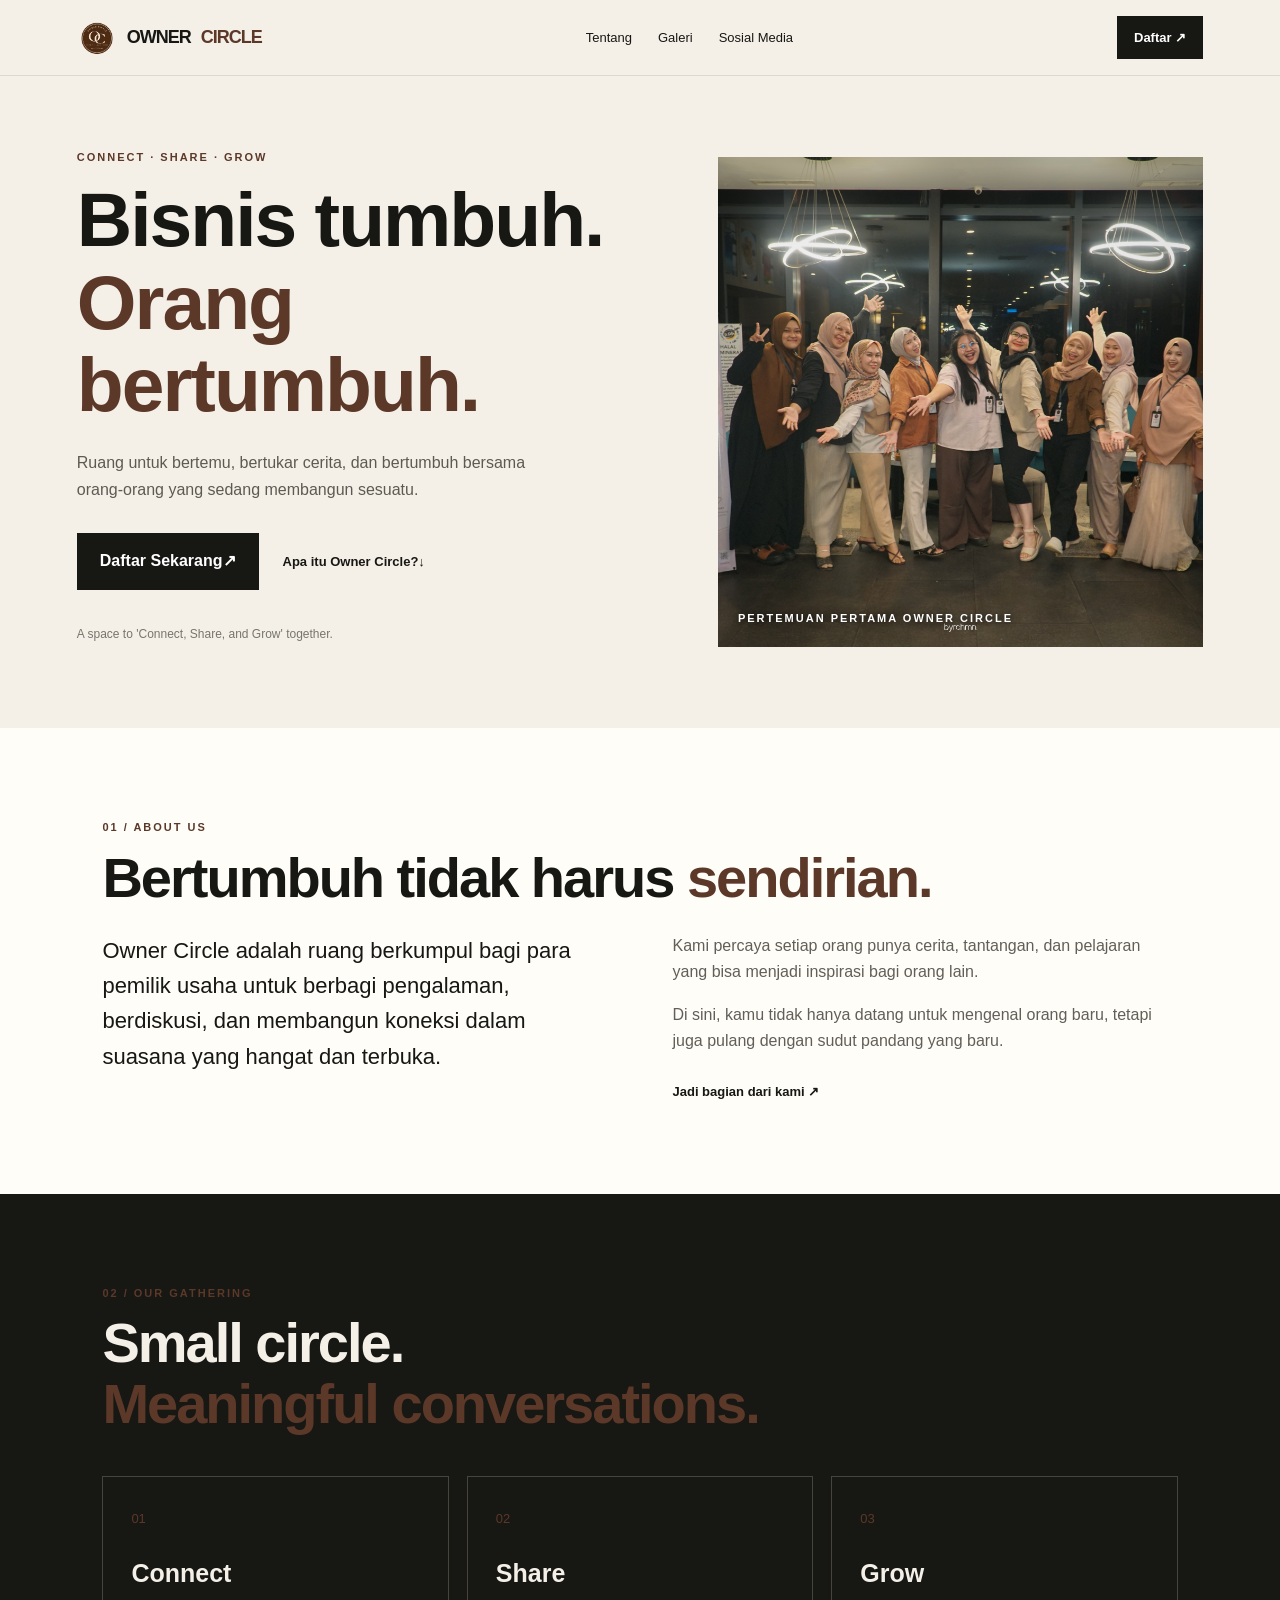
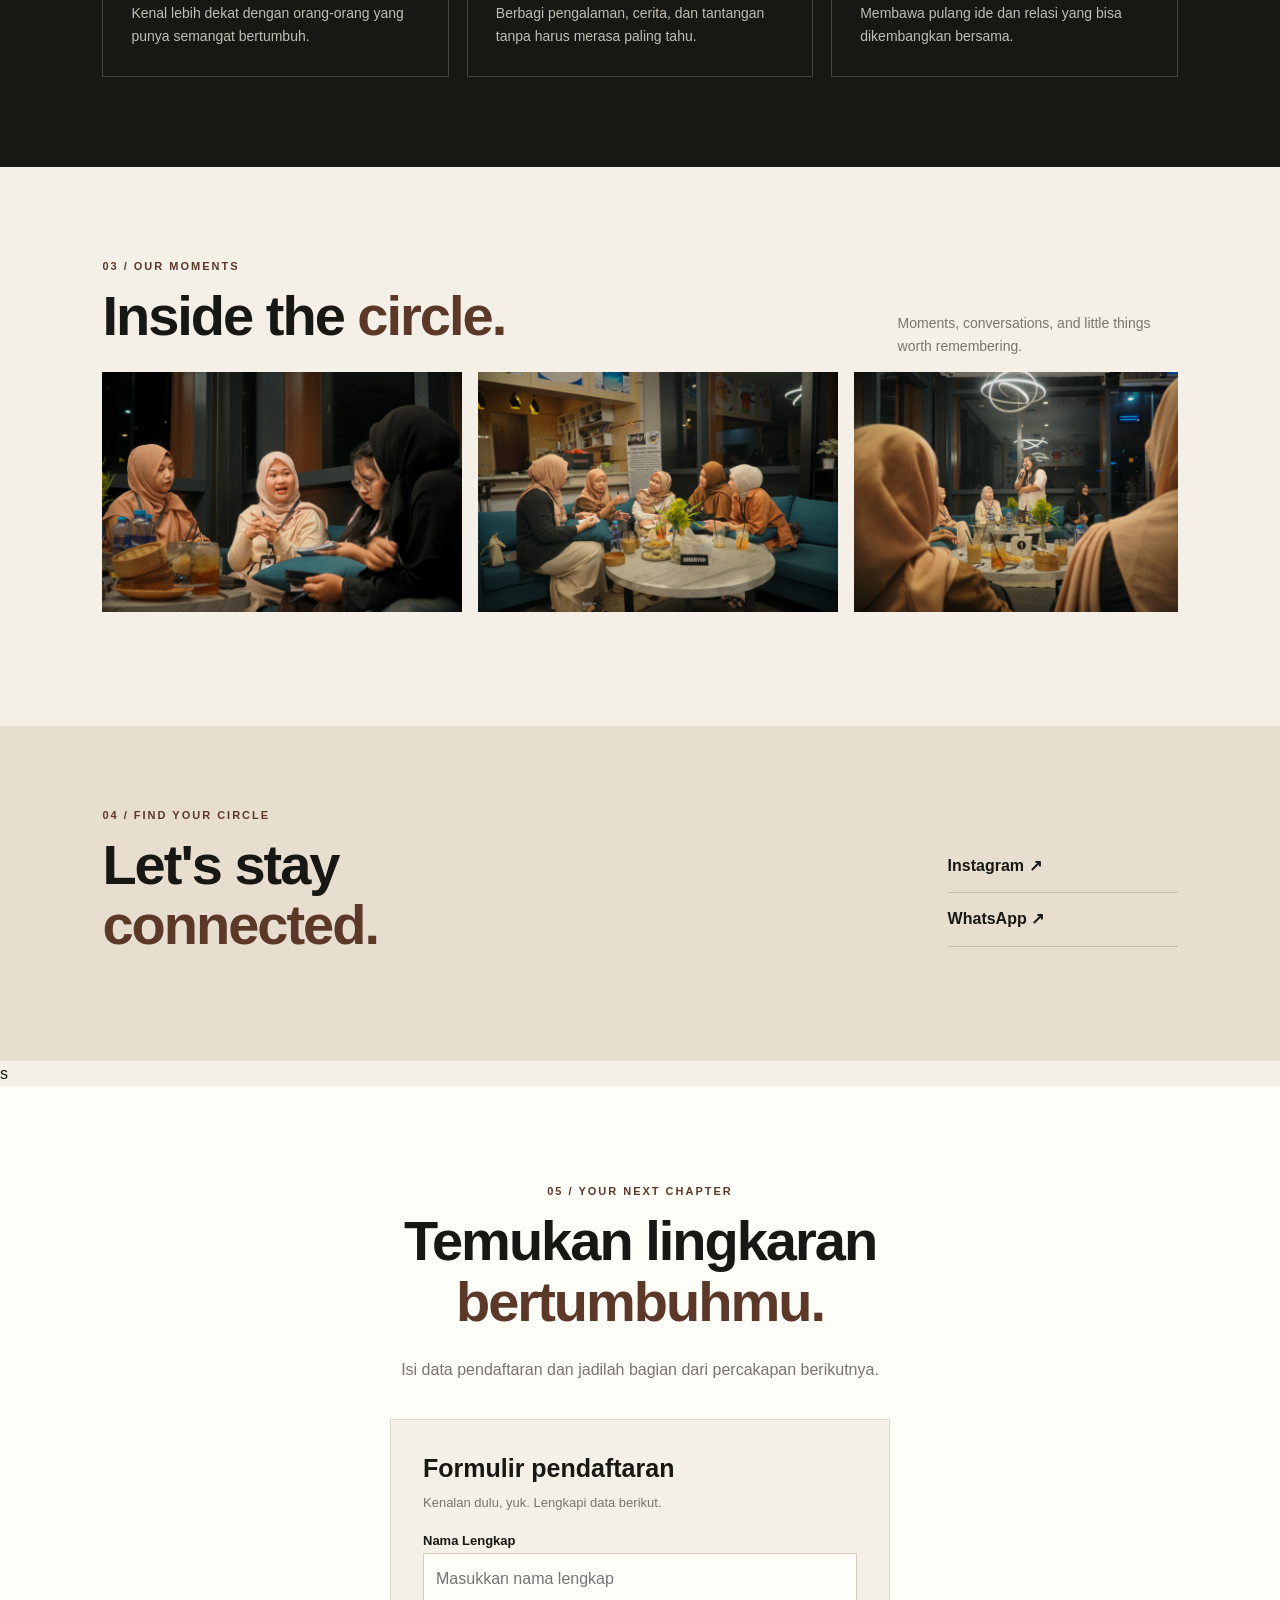
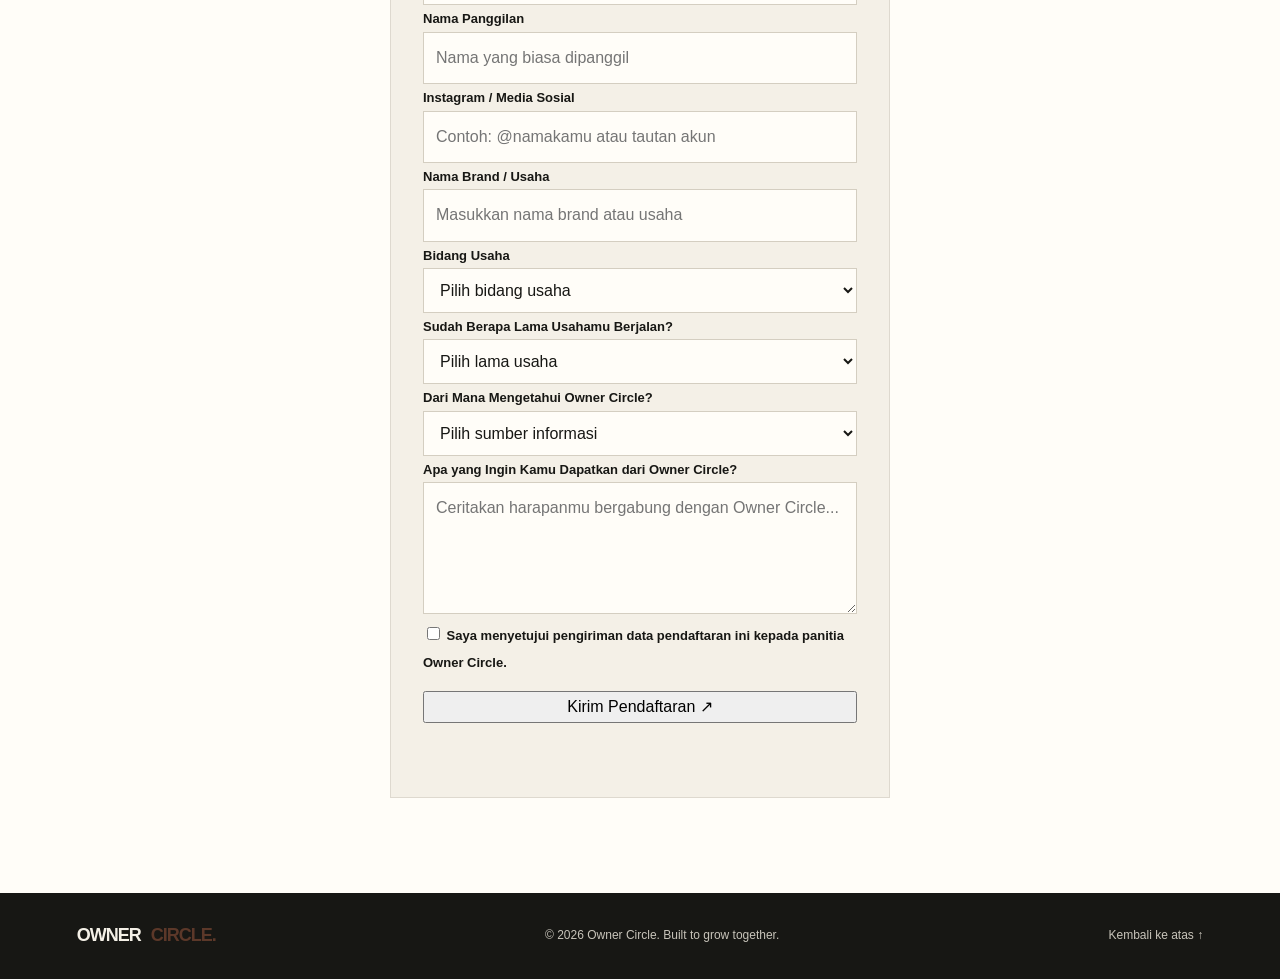
==== index.html @ 4b109475 "Add files via upload" ====
<!DOCTYPE html>
<html lang="id">
<head>
  <meta charset="UTF-8">
  <meta name="viewport" content="width=device-width, initial-scale=1.0">
  <meta name="theme-color" content="#171714">
  <title>Owner Circle — Grow Together</title>
  <meta name="description" content="Ruang bertemu, berbagi, dan bertumbuh bersama para pemilik usaha.">
  <link rel="stylesheet" href="style.css">
</head>
<body>
 <header class="navbar">
    <a class="brand" href="#home">
        <img src="images/LOGO OC.png" alt="Logo Owner Circle" class="brand-logo">
        OWNER<span> CIRCLE</span>
    </a>
    <nav>
      <a href="#about">Tentang</a>
      <a href="#gallery">Galeri</a>
      <a href="#social">Sosial Media</a>
    </nav>
    <button class="button button-small" id="navRegister">Daftar ↗</button>
  </header>

  <main>
    <section class="hero" id="home">
      <div class="hero-content">
        <p class="eyebrow">CONNECT · SHARE · GROW</p>
        <h1>Bisnis tumbuh.<br><span>Orang bertumbuh.</span></h1>
        <p class="hero-description">
          Ruang untuk bertemu, bertukar cerita, dan bertumbuh
          bersama orang-orang yang sedang membangun sesuatu.
        </p>
        <div class="hero-actions">
          <button class="button" id="heroRegister">Daftar Sekarang↗</button>
          <a class="text-link" href="#about">Apa itu Owner Circle?↓</a>
        </div>
        <p class="hero-note">A space to 'Connect, Share, and Grow' together.</p>
      </div>
      <div class="hero-image">
        <img src="images/DSC09573.jpg" alt="Pertemuan komunitas Owner Circle"
             onerror="this.style.display='none';this.parentElement.classList.add('image-fallback')">
        <span class="image-label">PERTEMUAN PERTAMA OWNER CIRCLE</span>
      </div>
    </section>

    <section class="section about" id="about">
      <p class="eyebrow">01 / ABOUT US</p>
      <h2>Bertumbuh tidak harus <span>sendirian.</span></h2>
      <div class="about-grid">
        <p class="large-copy">
          Owner Circle adalah ruang berkumpul bagi para pemilik usaha
          untuk berbagi pengalaman, berdiskusi, dan membangun koneksi
          dalam suasana yang hangat dan terbuka.
        </p>
        <div>
          <p>
            Kami percaya setiap orang punya cerita, tantangan, dan
            pelajaran yang bisa menjadi inspirasi bagi orang lain.
          </p>
          <p>
            Di sini, kamu tidak hanya datang untuk mengenal orang baru,
            tetapi juga pulang dengan sudut pandang yang baru.
          </p>
          <a class="text-link" href="#register">Jadi bagian dari kami ↗</a>
        </div>
      </div>
    </section>

    <section class="section event-section">
      <p class="eyebrow">02 / OUR GATHERING</p>
      <h2>Small circle.<br><span>Meaningful conversations.</span></h2>
      <div class="event-grid">
        <article class="event-card">
          <span>01</span><h3>Connect</h3>
          <p>Kenal lebih dekat dengan orang-orang yang punya semangat bertumbuh.</p>
        </article>
        <article class="event-card">
          <span>02</span><h3>Share</h3>
          <p>Berbagi pengalaman, cerita, dan tantangan tanpa harus merasa paling tahu.</p>
        </article>
        <article class="event-card">
          <span>03</span><h3>Grow</h3>
          <p>Membawa pulang ide dan relasi yang bisa dikembangkan bersama.</p>
        </article>
      </div>
    </section>

    <section class="section gallery-section" id="gallery">
      <div class="section-heading">
        <div>
          <p class="eyebrow">03 / OUR MOMENTS</p>
          <h2>Inside the <span>circle.</span></h2>
        </div>
        <p>Moments, conversations, and little things worth remembering.</p>
      </div>
      <div class="gallery-grid">
        <img src="images/DSC09403.jpg" alt=""
             onerror="this.style.display='none'">
        <img src="images/DSC09396.jpg" alt=""
             onerror="this.style.display='none'">
        <img src="images/DSC09361.jpg" alt=""
             onerror="this.style.display='none'">
        <img src="images/DSC09253.jpg" alt=""
             onerror="this.style.display='none'">     
    
        <img src="images/DSC09284.jpg" alt=""
             onerror="this.style.display='none'">   
             <img src="images/DSC09291.jpg" alt=""
             onerror="this.style.display='none'">   
             <img src="images/DSC09323.jpg" alt=""
             onerror="this.style.display='none'">   
             <img src="images/DSC09340.jpg" alt=""
             onerror="this.style.display='none'">    
             <img src="images/DSC09396.jpg" alt=""
             onerror="this.style.display='none'">   
             <img src="images/DSC09573.jpg" alt=""
             onerror="this.style.display='none'">   
             <img src="images/DSC09580.jpg" alt=""
             onerror="this.style.display='none'">   
             <img src="images/DSC09584.jpg" alt=""
             onerror="this.style.display='none'">   
             
      </div>
      <p class="hint"></p>
    </section>

    


    <section class="social-section" id="social">
      <div>
        <p class="eyebrow">04 / FIND YOUR CIRCLE</p>
        <h2>Let's stay<br><span>connected.</span></h2>
      </div>
      <div class="social-links">
        <!-- Ganti URL contoh dengan akun resmi -->
        <a href="https://www.instagram.com/ownercircle.tb?utm_source=ig_web_button_share_sheet&psln=ZDNlZDc0MzIxNw==" target="_blank" rel="noopener noreferrer">Instagram ↗</a>
        <a href="https://wa.me/6281219969503" target="_blank" rel="noopener noreferrer">WhatsApp ↗</a>
      </div>
    </section>
s
  
  <!-- TAHAP 1: IDENTITAS PESERTA -->
  
<section class="register-section" id="register">
  <p class="eyebrow">05 / YOUR NEXT CHAPTER</p>
  <h2>Temukan lingkaran<br><span>bertumbuhmu.</span></h2>
  <p>Isi data pendaftaran dan jadilah bagian dari percakapan berikutnya.</p>

  <div class="form-card">
    <h3>Formulir pendaftaran</h3>
    <p>Kenalan dulu, yuk. Lengkapi data berikut.</p>

    
<form id="registrationForm" action="https://formspree.io/f/meaevlqj" method="POST">

  <div class="form-group">
    <label for="fullName">Nama Lengkap</label>
    <input
      type="text"
      id="fullName"
      name="fullName"
      placeholder="Masukkan nama lengkap"
      autocomplete="name"
      required
    >
  </div>

  <div class="form-group">
    <label for="nickname">Nama Panggilan</label>
    <input
      type="text"
      id="nickname"
      name="nickname"
      placeholder="Nama yang biasa dipanggil"
      required
    >
  </div>

  <div class="form-group">
    <label for="socialMedia">Instagram / Media Sosial</label>
    <input
      type="text"
      id="socialMedia"
      name="socialMedia"
      placeholder="Contoh: @namakamu atau tautan akun"
      required
    >
  </div>

  <div class="form-group">
    <label for="business">Nama Brand / Usaha</label>
    <input
      type="text"
      id="business"
      name="business"
      placeholder="Masukkan nama brand atau usaha"
      required
    >
  </div>

  <div class="form-group">
    <label for="businessType">Bidang Usaha</label>
    <select id="businessType" name="businessType" required>
      <option value="" disabled selected>Pilih bidang usaha</option>
      <option value="Kuliner/F&B">Kuliner / F&amp;B</option>
      <option value="Fashion/Pakaian">Fashion / Pakaian</option>
      <option value="Kecantikan/Skincare">Kecantikan / Skincare</option>
      <option value="Jasa/Kreatif">Jasa / Kreatif</option>
      <option value="Retail/Perdagangan">Retail / Perdagangan</option>
      <option value="Digital/Teknologi">Digital / Teknologi</option>
      <option value="Lainnya">Lainnya</option>
    </select>
  </div>

  <div class="form-group">
    <label for="businessDuration">Sudah Berapa Lama Usahamu Berjalan?</label>
    <select id="businessDuration" name="businessDuration" required>
      <option value="" disabled selected>Pilih lama usaha</option>
      <option value="6 bulan - 1 tahun">6 bulan – 1 tahun</option>
      <option value="1 - 3 tahun">1 – 3 tahun</option>
      <option value="3 - 5 tahun">3 – 5 tahun</option>
      <option value="Lebih dari 5 tahun">Lebih dari 5 tahun</option>
    </select>
  </div>

  <div class="form-group">
    <label for="discoverySource">Dari Mana Mengetahui Owner Circle?</label>
    <select id="discoverySource" name="discoverySource" required>
      <option value="" disabled selected>Pilih sumber informasi</option>
      <option value="Instagram">Instagram</option>
      <option value="WhatsApp">WhatsApp</option>
      <option value="Teman/Kenalan">Teman / Kenalan</option>
      <option value="Lainnya">Lainnya</option>
    </select>
  </div>

  <div class="form-group" id="otherSourceGroup" hidden>
    <label for="otherSource">Sumber Informasi Lainnya</label>
    <input
      type="text"
      id="otherSource"
      name="otherSource"
      placeholder="Ceritakan dari mana kamu mengetahui Owner Circle"
      disabled
    >
  </div>

  <div class="form-group">
    <label for="reason">Apa yang Ingin Kamu Dapatkan dari Owner Circle?</label>
    <textarea
      id="reason"
      name="reason"
      rows="4"
      placeholder="Ceritakan harapanmu bergabung dengan Owner Circle..."
      required
    ></textarea>
  </div>

  <div class="form-group">
    <label>
      <input
        type="checkbox"
        id="consent"
        name="consent"
        value="Setuju"
        required
      >
      Saya menyetujui pengiriman data pendaftaran ini kepada panitia Owner Circle.
    </label>
  </div>

  <p id="formStatus" role="status" aria-live="polite"></p>

  <button type="submit">Kirim Pendaftaran ↗</button>

</form>


    <p id="formStatus" class="status" role="status" aria-live="polite"></p>
  </div>
</section>
</main>

  <footer>
    <a class="brand" href="#home">OWNER<span>CIRCLE.</span></a>
    <p>© <span id="year"></span> Owner Circle. Built to grow together.</p>
    <a href="#home">Kembali ke atas ↑</a>
  </footer>

<script src="script.js"></script>
</body>
</html>
---- style.css ----
:root {
  --dark: #171714;
  --cream: #f4f0e7;
  --white: #fffdf8;
  --orange: #5c3829;
  --muted: #77756e;
  --line: #ded9cf;
  --mark: #ffaa00;
}

* { box-sizing: border-box; }

html {
  scroll-behavior: smooth;
  scroll-padding-top: 90px;
}

body {
  margin: 0;
  background: var(--cream);
  color: var(--dark);
  font-family: Arial, Helvetica, sans-serif;
  line-height: 1.65;
}

button, input, select, textarea { font: inherit; }
button, a { -webkit-tap-highlight-color: transparent; }
a { color: inherit; text-decoration: none; }
img { display: block; max-width: 100%; }
button { cursor: pointer; }

.brand {
    display: flex;
    align-items: center;
    gap: 10px;
    text-decoration: none;
}

.brand-logo {
    width: 40px;
    height: 40px;
    object-fit: contain;
    flex-shrink: 0;
}

.navbar {
  min-height: 76px;
  padding: 16px 6%;
  display: flex;
  justify-content: space-between;
  align-items: center;
  gap: 24px;
  border-bottom: 1px solid var(--line);
  background: var(--cream);
}

.brand {
  font-size: 18px;
  font-weight: 900;
  letter-spacing: -1px;
  white-space: nowrap;
}

.brand span { color: var(--orange); }

.navbar nav {
  display: flex;
  align-items: center;
  gap: 26px;
  font-size: 13px;
}

.navbar nav a:hover, .text-link:hover { color: var(--orange); }

.button {
  border: 1px solid var(--dark);
  background: var(--dark);
  color: white;
  padding: 14px 22px;
  display: inline-flex;
  align-items: center;
  justify-content: center;
  gap: 10px;
  font-weight: 700;
  transition: .2s ease;
}

.button:hover {
  background: var(--orange);
  border-color: var(--orange);
  transform: translateY(-2px);
}

.button-small { padding: 10px 16px; font-size: 13px; }
.full-width { width: 100%; margin-top: 18px; }

.hero {
  display: grid;
  grid-template-columns: 1.1fr .9fr;
  min-height: 570px;
  padding: 72px 6%;
  gap: 48px;
  align-items: center;
}

.hero-content { max-width: 650px; }

.eyebrow {
  font-size: 11px;
  font-weight: 800;
  letter-spacing: 2px;
  color: var(--orange);
}

h1, h2, h3, p { margin-top: 0; }

h1, h2 {
  font-weight: 800;
  line-height: 1.08;
  letter-spacing: -2px;
}

h1 { font-size: clamp(44px, 6vw, 78px); margin-bottom: 24px; }
h2 { font-size: clamp(34px, 4.5vw, 56px); margin-bottom: 25px; }
h3 { line-height: 1.3; }

h1 span, h2 span { color: var(--orange); }

.hero-description {
  max-width: 460px;
  color: #5d5a53;
  font-size: 16px;
}

.hero-actions {
  display: flex;
  align-items: center;
  gap: 24px;
  flex-wrap: wrap;
  margin-top: 30px;
}

.text-link { font-size: 13px; font-weight: 700; }
.hero-note, .hint { font-size: 12px; color: var(--muted); }
.hero-note { margin-top: 35px; }

.hero-image {
  position: relative;
  min-height: 390px;
  height: 100%;
  max-height: 490px;
  overflow: hidden;
  background: #ded2bd;
}

.hero-image img {
  position: absolute;
  inset: 0;
  width: 100%;
  height: 100%;
  object-fit: cover;
}

.image-fallback {
  background:
    radial-gradient(ellipse at 75% 25%, #e4a777 0, transparent 28%),
    linear-gradient(135deg, #9c6b4e, #403a30 55%, #20231e);
}

.image-label {
  position: absolute;
  bottom: 20px;
  left: 20px;
  color: white;
  font-size: 11px;
  font-weight: 800;
  letter-spacing: 2px;
  text-shadow: 0 1px 8px #000;
}

.section { padding: 90px 8%; }

.about { background: var(--white); }

.about-grid {
  display: grid;
  grid-template-columns: 1fr 1fr;
  gap: 65px;
}

.large-copy { font-size: 22px; line-height: 1.6; }
.about-grid > div > p { color: #625f58; }

.about-grid .text-link {
  display: inline-block;
  margin-top: 10px;
}

.event-section { background: var(--dark); color: var(--cream); }

.event-grid {
  display: grid;
  grid-template-columns: repeat(3, 1fr);
  gap: 18px;
  margin-top: 42px;
}

.event-card {
  padding: 28px;
  border: 1px solid #45443d;
}

.event-card > span { color: var(--orange); font-size: 13px; }
.event-card h3 { font-size: 25px; margin: 26px 0 12px; }
.event-card p { color: #c1beb4; font-size: 14px; margin-bottom: 0; }

.gallery-section { background: var(--cream); }

.section-heading {
  display: flex;
  justify-content: space-between;
  align-items: end;
  gap: 28px;
}

.section-heading > p {
  max-width: 280px;
  color: var(--muted);
  font-size: 14px;
}



/* OWNER CIRCLE - HORIZONTAL PHOTO SLIDER */
.gallery,
.gallery-container,
.photo-gallery {
  display: flex;
  flex-wrap: nowrap;
  gap: 14px;
  overflow-x: auto;
  overflow-y: hidden;
  scroll-snap-type: x mandatory;
  -webkit-overflow-scrolling: touch;
  scrollbar-width: none;
  padding-bottom: 10px;
}

.gallery::-webkit-scrollbar,
.gallery-container::-webkit-scrollbar,
.photo-gallery::-webkit-scrollbar {
  display: none;
}

.gallery img,
.gallery-container img,
.photo-gallery img {
  flex: 0 0 auto;
  height: 240px;
  width: auto;
  max-width: none;
  object-fit: contain;
  scroll-snap-align: start;
  border-radius: 10px;
}

@media (max-width: 600px) {
  .gallery img,
  .gallery-container img,
  .photo-gallery img {
    height: 190px;
  }
}

/* Galeri slide horizontal */
.gallery-grid {
  display: flex;
  flex-wrap: nowrap;
  gap: 16px;
  overflow-x: auto;
  overflow-y: hidden;
  scroll-snap-type: x mandatory;
  padding-bottom: 12px;
}

.gallery-grid img {
  flex: 0 0 auto;
  height: 240px;
  width: auto;
  max-width: none;
  object-fit: contain;
  scroll-snap-align: start;
}



.social-section {
  padding: 80px 8%;
  background: #e7ded0;
  display: flex;
  justify-content: space-between;
  align-items: center;
  gap: 40px;
}

.social-links {
  display: flex;
  flex-direction: column;
  min-width: 230px;
}

.social-links a {
  padding: 13px 0;
  border-bottom: 1px solid #c6bcad;
  font-weight: 700;
}

.social-links a:hover { color: var(--orange); }

.register-section {
  padding: 95px 20px;
  background: var(--white);
  text-align: center;
}

.register-section > p:not(.eyebrow):not(.status) {
  color: var(--muted);
}

.form-card {
  width: min(100%, 500px);
  margin: 35px auto 0;
  padding: 32px;
  border: 1px solid var(--line);
  background: var(--cream);
  text-align: left;
}

.form-card h3 { font-size: 25px; margin-bottom: 8px; }
.form-card > p { color: var(--muted); font-size: 13px; }

.form-card form {
  display: flex;
  flex-direction: column;
}

.form-card label {
  margin-top: 16px;
  margin-bottom: 6px;
  font-size: 13px;
  font-weight: 700;
}

.form-card input:not([type="checkbox"]),
.form-card select,
.form-card textarea {
  width: 100%;
  padding: 12px;
  border: 1px solid #d4cec1;
  border-radius: 0;
  background: var(--white);
  color: var(--dark);
}

.form-card input:focus,
.form-card select:focus,
.form-card textarea:focus {
  outline: 2px solid var(--orange);
  outline-offset: 1px;
}

.consent {
  display: flex;
  align-items: flex-start;
  gap: 10px;
  font-weight: 400 !important;
  line-height: 1.5;
}

.consent input { margin-top: 5px; }

.text-button {
  border: none;
  background: transparent;
  color: var(--dark);
  padding: 10px;
  cursor: pointer;
}

.status {
  min-height: 24px;
  margin: 18px auto 0;
  max-width: 500px;
  font-size: 14px;
}

footer {
  padding: 28px 6%;
  display: flex;
  justify-content: space-between;
  align-items: center;
  gap: 20px;
  flex-wrap: wrap;
  background: var(--dark);
  color: var(--cream);
}

footer p, footer > a:last-child {
  margin: 0;
  font-size: 12px;
  color: #c8c4ba;
}

@media (max-width: 760px) {
  .navbar { padding: 14px 5%; gap: 12px; flex-wrap: wrap; }
  .navbar nav { order: 3; width: 100%; justify-content: space-between; gap: 10px; }
  .hero { grid-template-columns: 1fr; padding: 55px 6%; gap: 35px; }
  .hero-image { min-height: 300px; }
  .section { padding: 65px 6%; }
  .about-grid { grid-template-columns: 1fr; gap: 20px; }
  .event-grid { grid-template-columns: 1fr; }
  .section-heading, .social-section { flex-direction: column; align-items: flex-start; }
  .gallery-grid { grid-template-columns: 1fr 1fr; }
  .gallery-grid img { height: 190px; }
  .gallery-grid img:last-child { grid-column: 1 / -1; height: 240px; }
  .social-links { width: 100%; }
  .form-card { padding: 23px; }
}

@media (prefers-reduced-motion: reduce) {
  html { scroll-behavior: auto; }
  *, *::before, *::after { transition-duration: 0.01ms !important; }
}

css
.success-page {
  min-height: 100vh;
  display: flex;
  justify-content: center;
  align-items: center;
  padding: 24px;
  text-align: center;
}

.success-content {
  max-width: 520px;
}

.success-content h1 {
  font-size: clamp(2rem, 5vw, 3.5rem);
  margin-bottom: 16px;
}

.success-content p {
  line-height: 1.8;
  margin-bottom: 28px;
}

.success-content button {
  cursor: pointer;
}
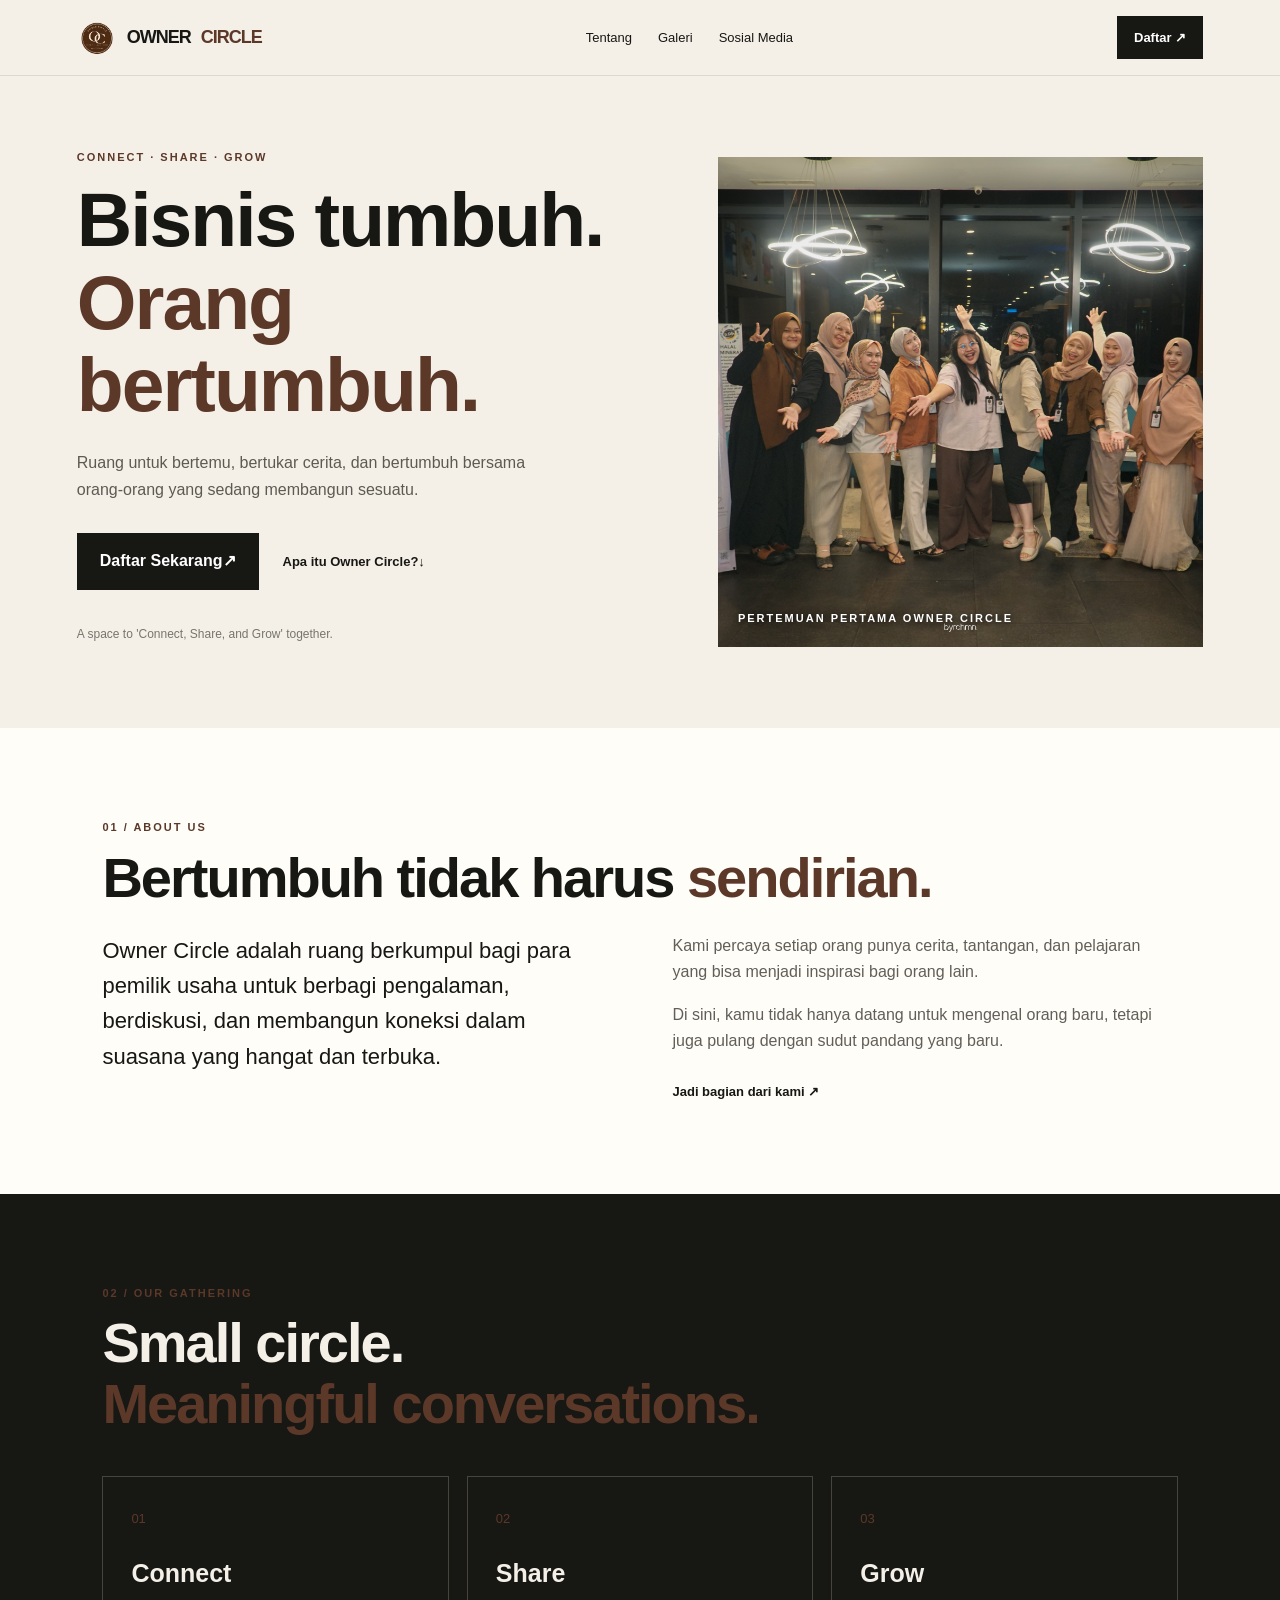
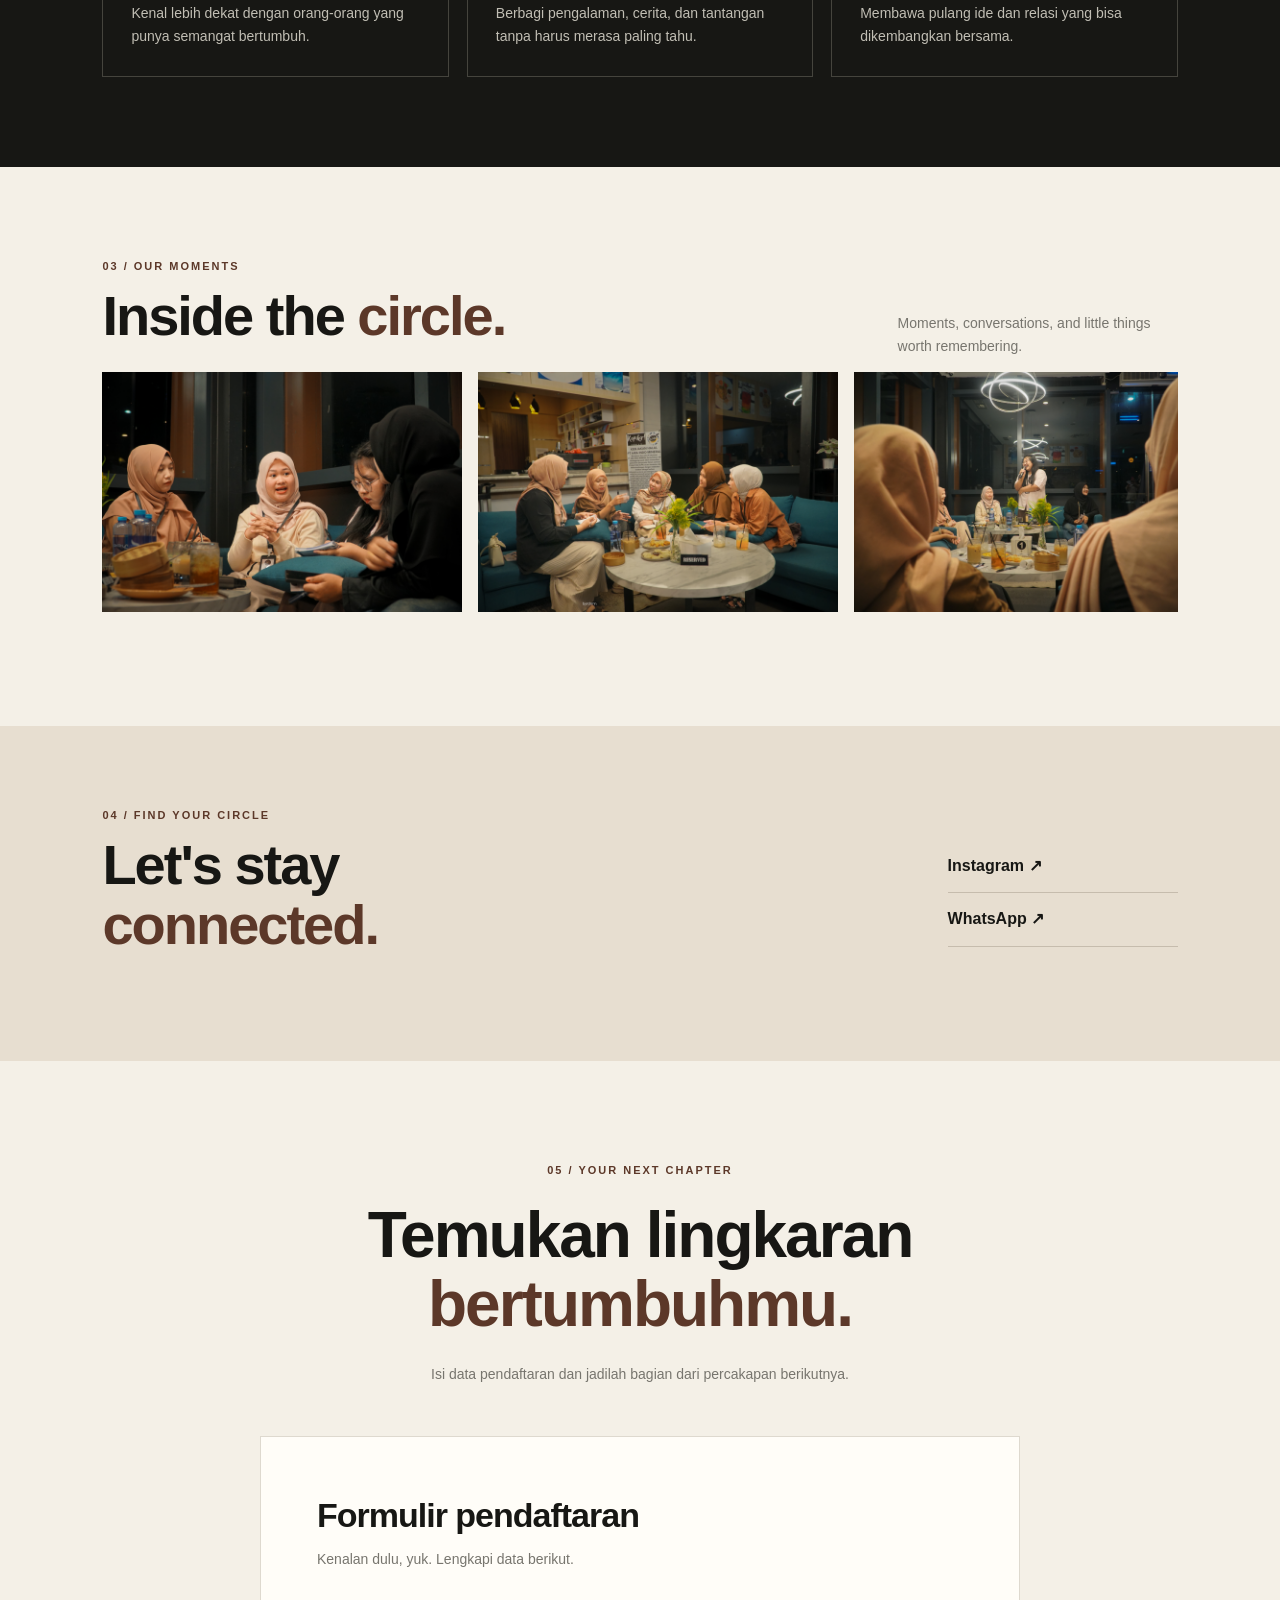
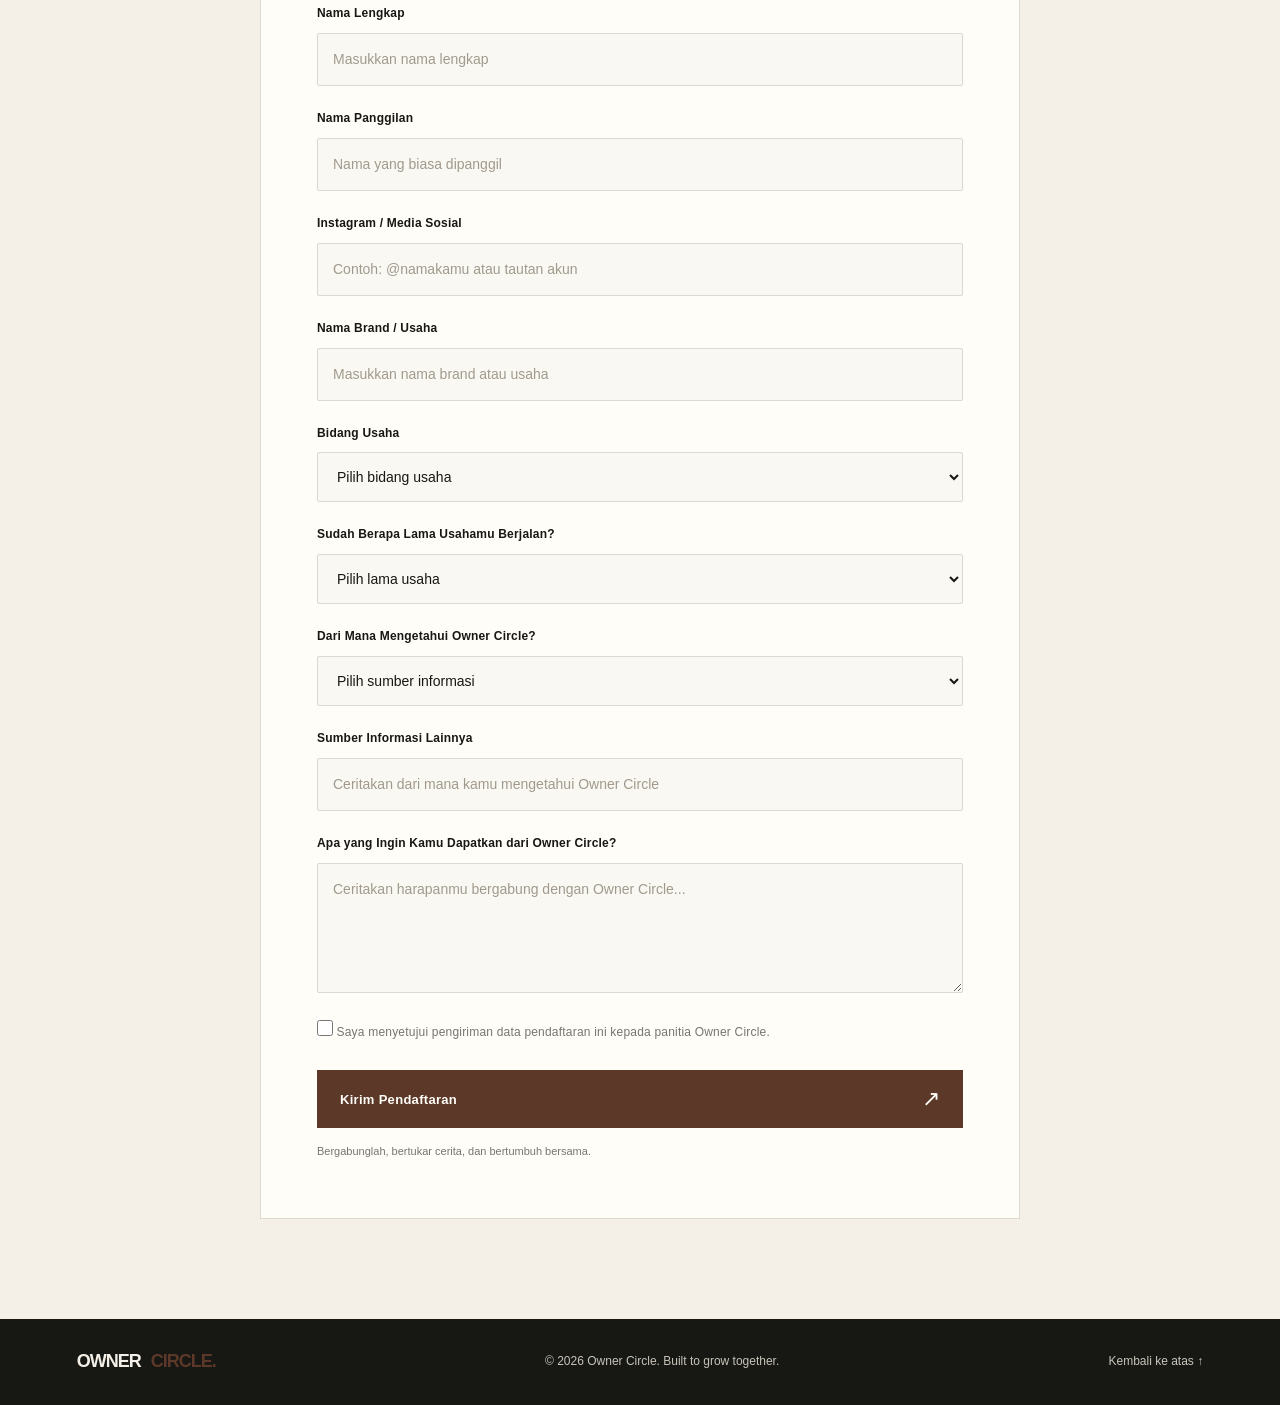
==== commit 540b81dd: "Add files via upload" ====
--- a/index.html
+++ b/index.html
@@ -140,7 +140,6 @@
         <a href="https://wa.me/6281219969503" target="_blank" rel="noopener noreferrer">WhatsApp ↗</a>
       </div>
     </section>
-s
   
   <!-- TAHAP 1: IDENTITAS PESERTA -->
   
@@ -272,14 +271,25 @@
     </label>
   </div>
 
-  <p id="formStatus" role="status" aria-live="polite"></p>
-
-  <button type="submit">Kirim Pendaftaran ↗</button>
+
+<div class="form-actions">
+  <p id="formStatus" class="status" role="status" aria-live="polite"></p>
+
+  <button type="submit" class="submit-button">
+    <span>Kirim Pendaftaran</span>
+    <span class="submit-arrow" aria-hidden="true">↗</span>
+  </button>
+
+  <p class="form-note">
+    Bergabunglah, bertukar cerita, dan bertumbuh bersama.
+  </p>
+</div>
+
 
 </form>
 
 
-    <p id="formStatus" class="status" role="status" aria-live="polite"></p>
+   
   </div>
 </section>
 </main>
--- a/style.css
+++ b/style.css
@@ -318,74 +318,204 @@
 
 .social-links a:hover { color: var(--orange); }
 
+
+/* OWNER CIRCLE — REGISTRATION */
 .register-section {
-  padding: 95px 20px;
+  padding: 100px 7%;
+  background: var(--cream);
+  text-align: center;
+}
+
+.register-section > .eyebrow {
+  margin-bottom: 22px;
+}
+
+.register-section > h2 {
+  margin-bottom: 22px;
+  font-size: clamp(38px, 5vw, 64px);
+}
+
+.register-section > p:not(.eyebrow) {
+  max-width: 480px;
+  margin: 0 auto;
+  color: var(--muted);
+  font-size: 14px;
+  line-height: 1.9;
+}
+
+.form-card {
+  width: 100%;
+  max-width: 760px;
+  margin: 48px auto 0;
+  padding: clamp(24px, 5vw, 56px);
+  border: 1px solid var(--line);
   background: var(--white);
-  text-align: center;
-}
-
-.register-section > p:not(.eyebrow):not(.status) {
+  text-align: left;
+}
+
+.form-card h3 {
+  margin-bottom: 10px;
+  font-size: clamp(25px, 3vw, 34px);
+  font-weight: 800;
+  letter-spacing: -1px;
+}
+
+.form-card > p {
   color: var(--muted);
-}
-
-.form-card {
-  width: min(100%, 500px);
-  margin: 35px auto 0;
-  padding: 32px;
-  border: 1px solid var(--line);
-  background: var(--cream);
-  text-align: left;
-}
-
-.form-card h3 { font-size: 25px; margin-bottom: 8px; }
-.form-card > p { color: var(--muted); font-size: 13px; }
+  font-size: 14px;
+  line-height: 1.8;
+}
 
 .form-card form {
   display: flex;
   flex-direction: column;
-}
-
-.form-card label {
-  margin-top: 16px;
-  margin-bottom: 6px;
-  font-size: 13px;
+  gap: 23px;
+  margin-top: 32px;
+}
+
+.form-card .form-group {
+  display: flex;
+  flex-direction: column;
+  gap: 9px;
+}
+
+.form-card .form-group > label {
+  margin: 0;
+  color: var(--dark);
+  font-size: 12px;
   font-weight: 700;
+  letter-spacing: 0.2px;
 }
 
 .form-card input:not([type="checkbox"]),
 .form-card select,
 .form-card textarea {
   width: 100%;
-  padding: 12px;
-  border: 1px solid #d4cec1;
-  border-radius: 0;
-  background: var(--white);
+  min-height: 50px;
+  padding: 14px 15px;
+  border: 1px solid var(--line);
+  border-radius: 2px;
+  background: #faf8f2;
   color: var(--dark);
+  font-family: inherit;
+  font-size: 14px;
+  transition: border-color 0.2s ease, background 0.2s ease;
+}
+
+.form-card input::placeholder,
+.form-card textarea::placeholder {
+  color: #a09a8e;
 }
 
 .form-card input:focus,
 .form-card select:focus,
 .form-card textarea:focus {
-  outline: 2px solid var(--orange);
-  outline-offset: 1px;
-}
-
-.consent {
-  display: flex;
+  outline: none;
+  border-color: var(--orange);
+  background: var(--white);
+}
+
+.form-card textarea {
+  min-height: 130px;
+  resize: vertical;
+}
+
+.form-card .form-group:has(#consent) {
+  display: flex;
+  flex-direction: row;
   align-items: flex-start;
-  gap: 10px;
-  font-weight: 400 !important;
-  line-height: 1.5;
-}
-
-.consent input { margin-top: 5px; }
-
-.text-button {
-  border: none;
-  background: transparent;
-  color: var(--dark);
-  padding: 10px;
-  cursor: pointer;
+  gap: 12px;
+}
+
+.form-card #consent {
+  flex: 0 0 auto;
+  width: 16px;
+  height: 16px;
+  margin: 4px 0 0;
+  accent-color: var(--orange);
+}
+
+.form-card .form-group:has(#consent) label {
+  color: var(--muted);
+  font-size: 12px;
+  font-weight: 400;
+  line-height: 1.8;
+}
+
+.form-actions {
+  margin-top: 4px;
+}
+
+.submit-button {
+  display: flex;
+  width: 100%;
+  min-height: 58px;
+  align-items: center;
+  justify-content: space-between;
+  gap: 20px;
+  padding: 0 22px;
+  border: 1px solid var(--orange);
+  background: var(--orange);
+  color: var(--white);
+  font-family: inherit;
+  font-size: 13px;
+  font-weight: 700;
+  letter-spacing: 0.3px;
+  transition: background 0.25s ease, border-color 0.25s ease;
+}
+
+.submit-button:hover {
+  background: var(--dark);
+  border-color: var(--dark);
+}
+
+.submit-arrow {
+  font-size: 22px;
+  font-weight: 400;
+  transition: transform 0.25s ease;
+}
+
+.submit-button:hover .submit-arrow {
+  transform: translate(3px, -3px);
+}
+
+.submit-button:disabled {
+  opacity: 0.65;
+  cursor: wait;
+}
+
+.form-note {
+  margin: 14px 0 0;
+  color: var(--muted);
+  font-size: 11px;
+  line-height: 1.8;
+}
+
+.form-card .status {
+  min-height: 0;
+  margin: 0 0 14px;
+  font-size: 13px;
+  line-height: 1.7;
+}
+
+.form-card .status:empty {
+  display: none;
+}
+
+@media (max-width: 600px) {
+  .register-section {
+    padding: 70px 5%;
+  }
+
+  .form-card {
+    margin-top: 32px;
+    padding: 25px 19px;
+  }
+
+  .form-card form {
+    gap: 20px;
+    margin-top: 26px;
+  }
 }
 
 .status {
@@ -433,7 +563,6 @@
   *, *::before, *::after { transition-duration: 0.01ms !important; }
 }
 
-css
 .success-page {
   min-height: 100vh;
   display: flex;
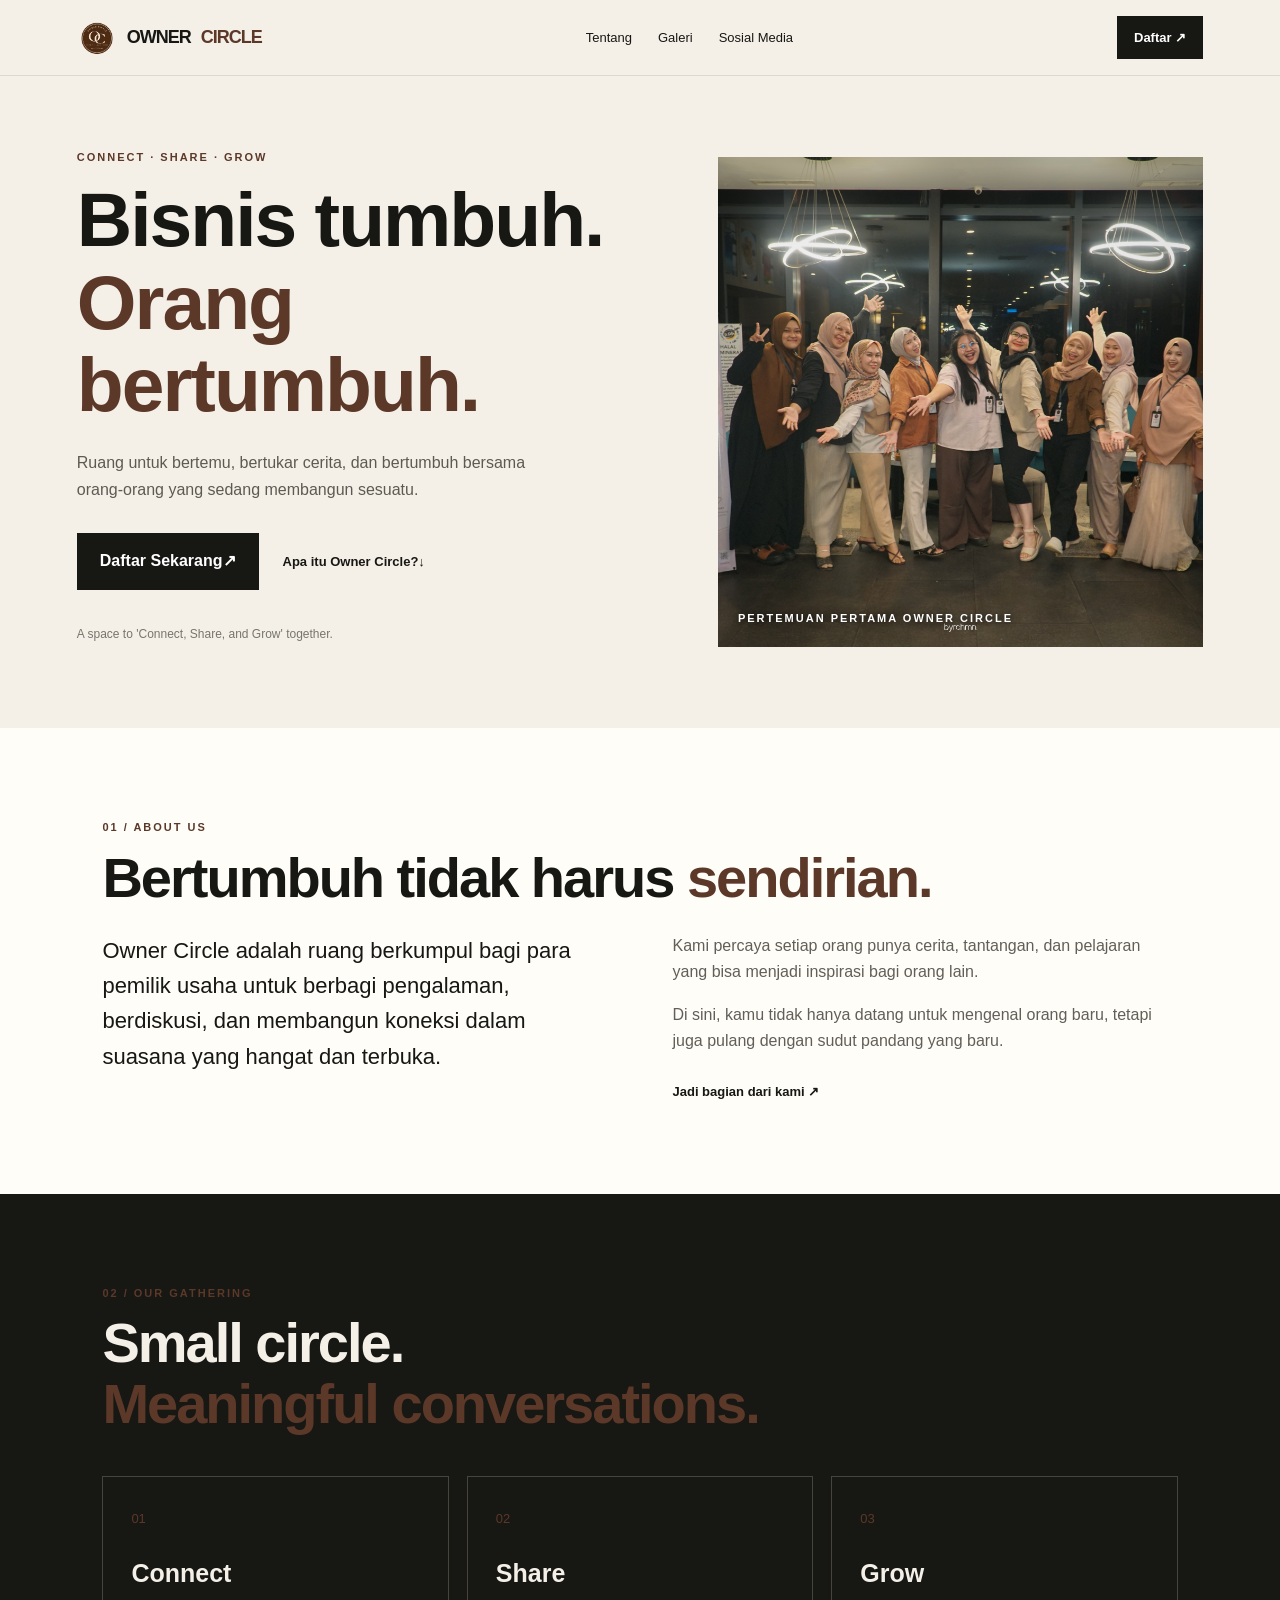
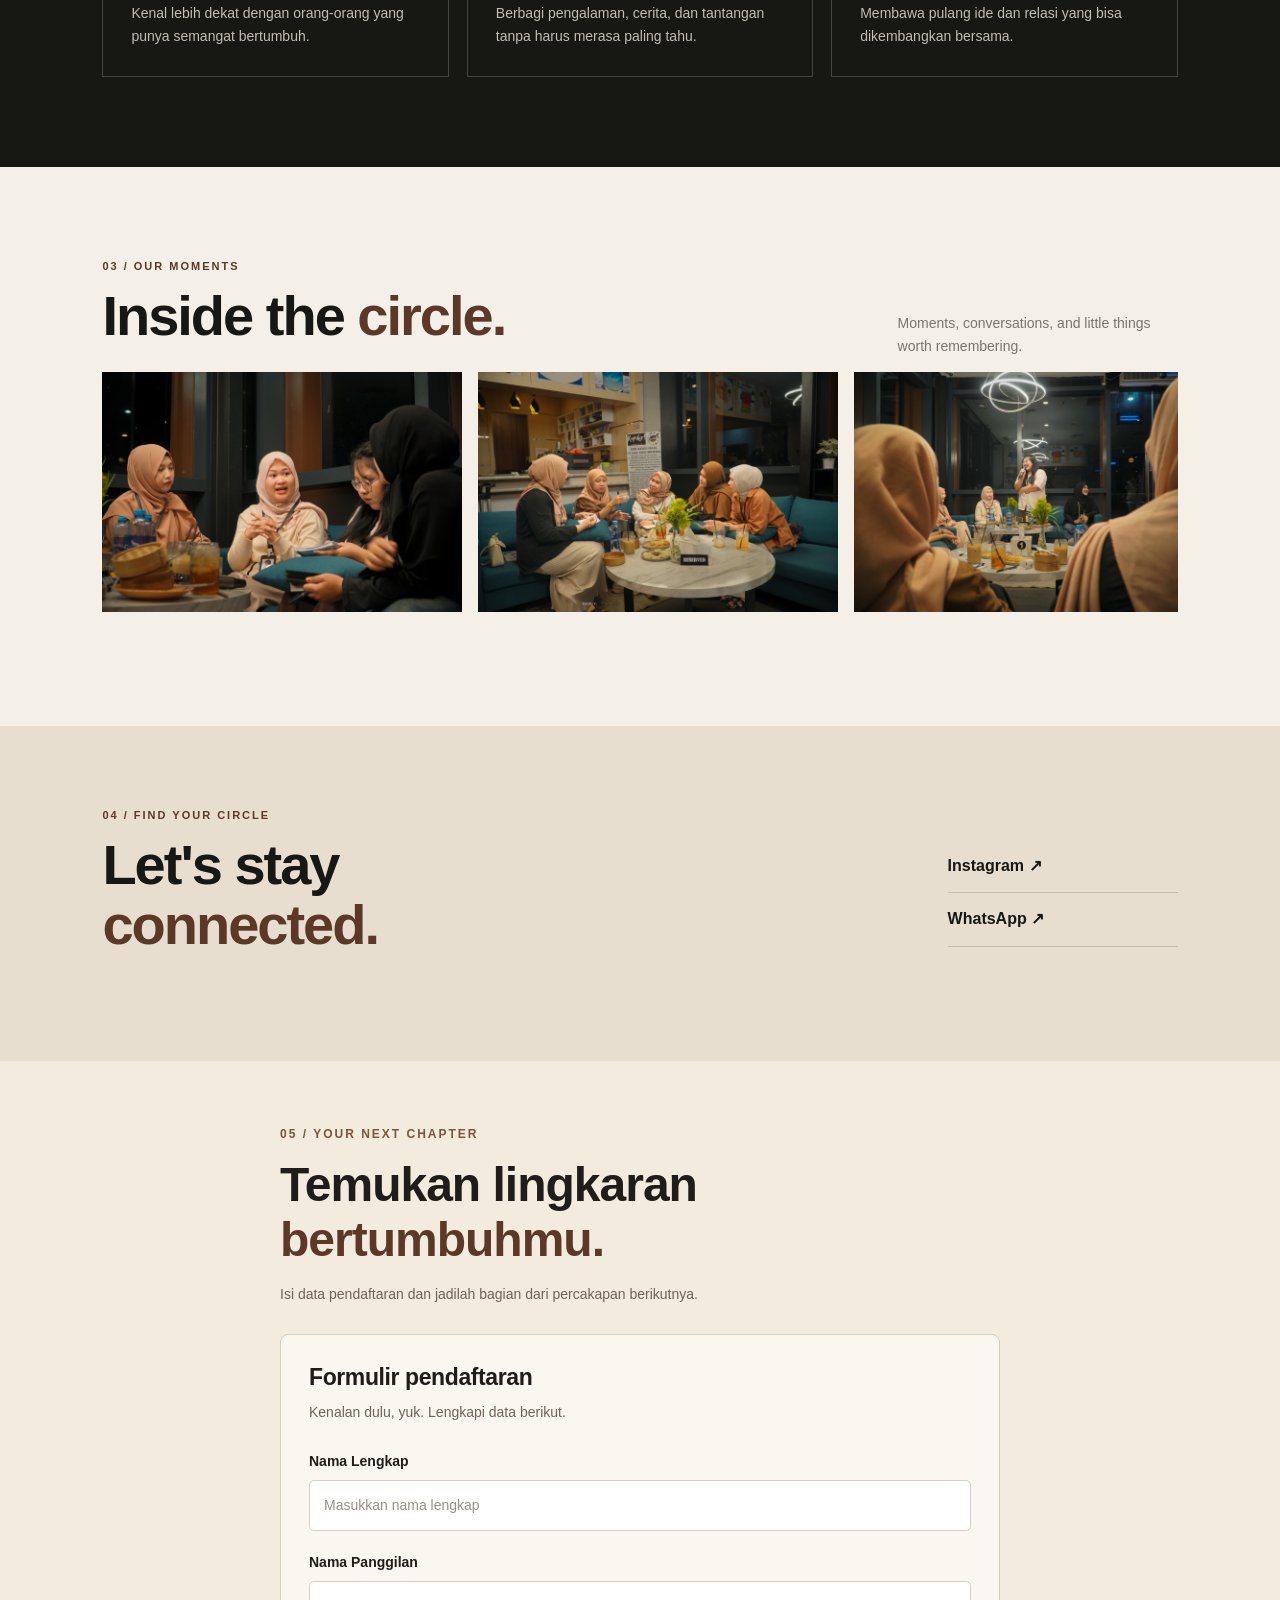
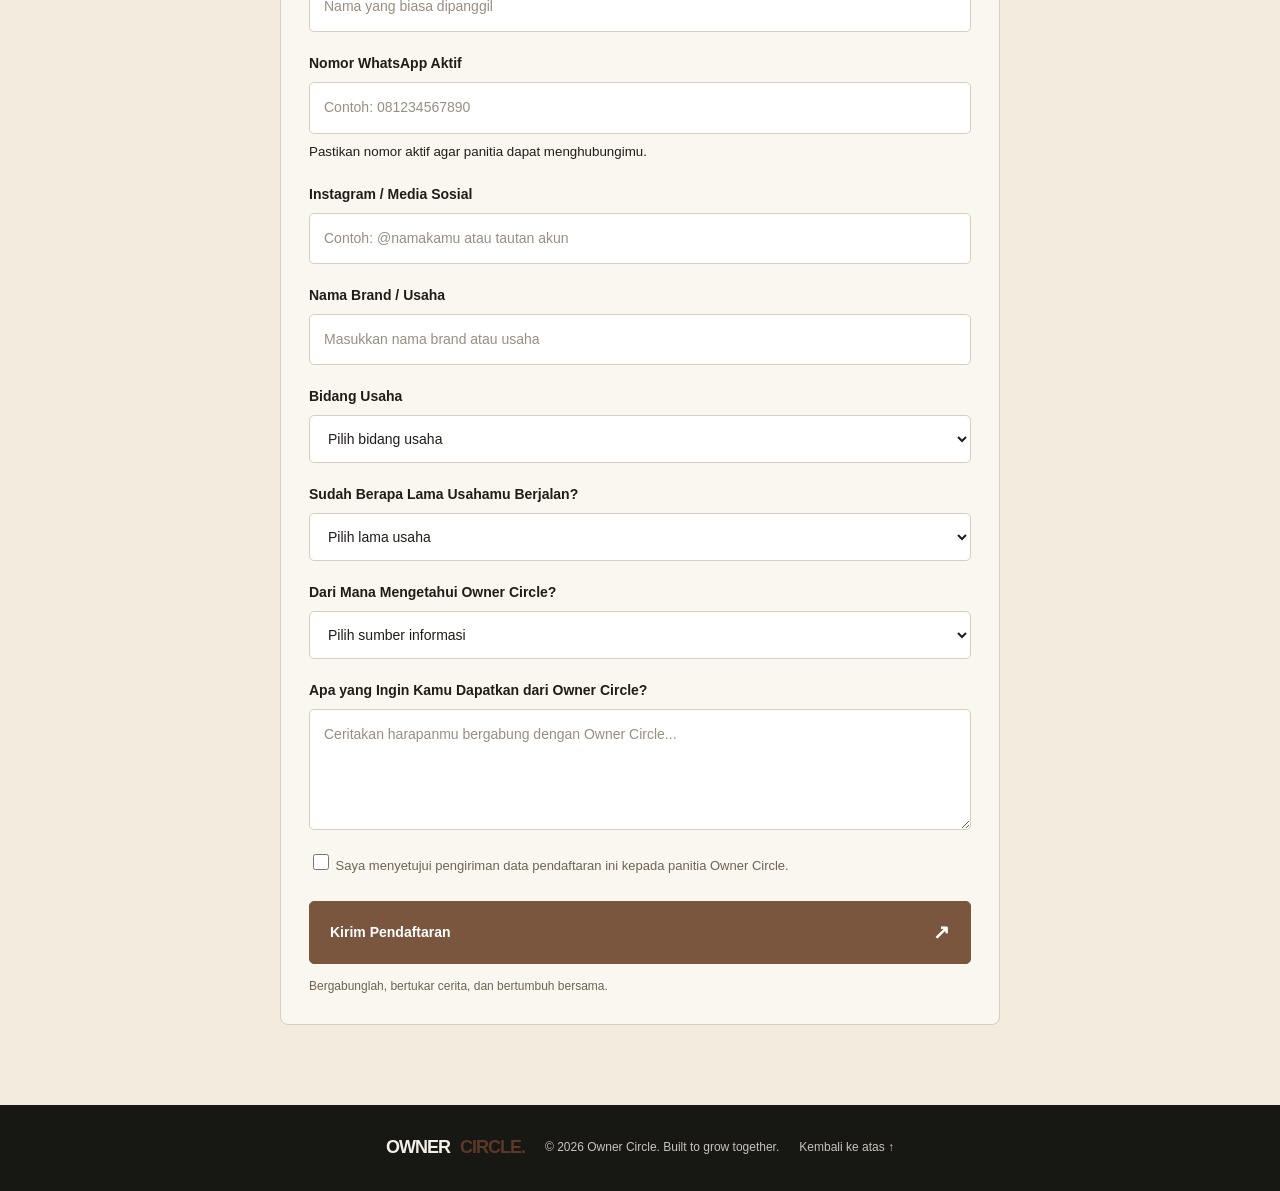
==== commit 7048a286: "Add files via upload" ====
--- a/index.html
+++ b/index.html
@@ -178,6 +178,20 @@
     >
   </div>
 
+    <div class="form-group">
+    <label for="whatsapp">Nomor WhatsApp Aktif</label>
+    <input
+      type="tel"
+      id="whatsapp"
+      name="whatsapp"
+      placeholder="Contoh: 081234567890"
+      autocomplete="tel"
+      inputmode="tel"
+      required
+    >
+    <small>Pastikan nomor aktif agar panitia dapat menghubungimu.</small>
+  </div>
+
   <div class="form-group">
     <label for="socialMedia">Instagram / Media Sosial</label>
     <input
--- a/style.css
+++ b/style.css
@@ -319,204 +319,203 @@
 .social-links a:hover { color: var(--orange); }
 
 
-/* OWNER CIRCLE — REGISTRATION */
+
+/* FORM PENDAFTARAN OWNER CIRCLE */
 .register-section {
-  padding: 100px 7%;
-  background: var(--cream);
-  text-align: center;
+  padding: 64px 18px 80px;
+  background: #F3EBDD;
+  color: #201C19;
+  text-align: left;
+}
+
+.register-section > .eyebrow,
+.register-section > h2,
+.register-section > p:not(.eyebrow) {
+  width: min(100%, 720px);
+  margin-right: auto;
+  margin-left: auto;
 }
 
 .register-section > .eyebrow {
-  margin-bottom: 22px;
+  color: #79563D;
+  font-size: 12px;
+  letter-spacing: 2px;
 }
 
 .register-section > h2 {
-  margin-bottom: 22px;
-  font-size: clamp(38px, 5vw, 64px);
+  margin-top: 12px;
+  margin-bottom: 16px;
+  font-size: clamp(32px, 6vw, 48px);
+  line-height: 1.15;
+  letter-spacing: -1px;
 }
 
 .register-section > p:not(.eyebrow) {
-  max-width: 480px;
+  margin-bottom: 28px;
+  color: #6F6256;
+  font-size: 14px;
+}
+
+.form-card {
+  width: min(100%, 720px);
   margin: 0 auto;
-  color: var(--muted);
-  font-size: 14px;
-  line-height: 1.9;
-}
-
-.form-card {
+  padding: 28px;
+  background: #FAF7F0;
+  border: 1px solid #D9CDBB;
+  border-radius: 8px;
+  text-align: left;
+}
+
+.form-card h3 {
+  margin: 0 0 8px;
+  font-size: 23px;
+  letter-spacing: -0.4px;
+}
+
+.form-card > p {
+  margin-bottom: 26px;
+  color: #6F6256;
+  font-size: 14px;
+}
+
+#registrationForm {
+  display: flex;
+  flex-direction: column;
+  gap: 20px;
+}
+
+#registrationForm .form-group {
+  display: flex;
+  flex-direction: column;
+  gap: 7px;
+}
+
+#registrationForm .form-group > label {
+  margin: 0;
+  font-size: 14px;
+  font-weight: 700;
+}
+
+#registrationForm input:not([type="checkbox"]),
+#registrationForm select,
+#registrationForm textarea {
+  display: block;
   width: 100%;
-  max-width: 760px;
-  margin: 48px auto 0;
-  padding: clamp(24px, 5vw, 56px);
-  border: 1px solid var(--line);
-  background: var(--white);
-  text-align: left;
-}
-
-.form-card h3 {
-  margin-bottom: 10px;
-  font-size: clamp(25px, 3vw, 34px);
-  font-weight: 800;
-  letter-spacing: -1px;
-}
-
-.form-card > p {
-  color: var(--muted);
-  font-size: 14px;
-  line-height: 1.8;
-}
-
-.form-card form {
-  display: flex;
-  flex-direction: column;
-  gap: 23px;
-  margin-top: 32px;
-}
-
-.form-card .form-group {
-  display: flex;
-  flex-direction: column;
-  gap: 9px;
-}
-
-.form-card .form-group > label {
-  margin: 0;
-  color: var(--dark);
-  font-size: 12px;
-  font-weight: 700;
-  letter-spacing: 0.2px;
-}
-
-.form-card input:not([type="checkbox"]),
-.form-card select,
-.form-card textarea {
-  width: 100%;
-  min-height: 50px;
-  padding: 14px 15px;
-  border: 1px solid var(--line);
-  border-radius: 2px;
-  background: #faf8f2;
-  color: var(--dark);
-  font-family: inherit;
-  font-size: 14px;
-  transition: border-color 0.2s ease, background 0.2s ease;
-}
-
-.form-card input::placeholder,
-.form-card textarea::placeholder {
-  color: #a09a8e;
-}
-
-.form-card input:focus,
-.form-card select:focus,
-.form-card textarea:focus {
-  outline: none;
-  border-color: var(--orange);
-  background: var(--white);
-}
-
-.form-card textarea {
-  min-height: 130px;
+  min-height: 48px;
+  padding: 13px 14px;
+  border: 1px solid #D9CDBB;
+  border-radius: 5px;
+  background: #FFFFFF;
+  color: #201C19;
+  font: inherit;
+  font-size: 14px;
+}
+
+#registrationForm input::placeholder,
+#registrationForm textarea::placeholder {
+  color: #9A8E81;
+}
+
+#registrationForm input:focus,
+#registrationForm select:focus,
+#registrationForm textarea:focus {
+  outline: 2px solid #79563D;
+  outline-offset: 2px;
+}
+
+#registrationForm textarea {
+  min-height: 110px;
   resize: vertical;
 }
 
-.form-card .form-group:has(#consent) {
-  display: flex;
+#registrationForm .form-group:has(#consent) {
   flex-direction: row;
   align-items: flex-start;
-  gap: 12px;
-}
-
-.form-card #consent {
+  gap: 10px;
+}
+
+#registrationForm #consent {
   flex: 0 0 auto;
   width: 16px;
   height: 16px;
-  margin: 4px 0 0;
-  accent-color: var(--orange);
-}
-
-.form-card .form-group:has(#consent) label {
-  color: var(--muted);
-  font-size: 12px;
+  margin-top: 4px;
+  accent-color: #79563D;
+}
+
+#registrationForm .form-group:has(#consent) label {
+  font-size: 13px;
   font-weight: 400;
-  line-height: 1.8;
+  line-height: 1.7;
+  color: #6F6256;
 }
 
 .form-actions {
   margin-top: 4px;
 }
 
-.submit-button {
-  display: flex;
+#registrationForm .submit-button {
+  display: flex;
+  align-items: center;
+  justify-content: space-between;
   width: 100%;
-  min-height: 58px;
-  align-items: center;
-  justify-content: space-between;
-  gap: 20px;
-  padding: 0 22px;
-  border: 1px solid var(--orange);
-  background: var(--orange);
-  color: var(--white);
-  font-family: inherit;
-  font-size: 13px;
+  min-height: 52px;
+  padding: 14px 20px;
+  border: 1px solid #79563D;
+  border-radius: 5px;
+  background: #79563D;
+  color: #FFFFFF;
+  font-size: 14px;
   font-weight: 700;
-  letter-spacing: 0.3px;
-  transition: background 0.25s ease, border-color 0.25s ease;
-}
-
-.submit-button:hover {
-  background: var(--dark);
-  border-color: var(--dark);
-}
-
-.submit-arrow {
-  font-size: 22px;
-  font-weight: 400;
-  transition: transform 0.25s ease;
-}
-
-.submit-button:hover .submit-arrow {
-  transform: translate(3px, -3px);
-}
-
-.submit-button:disabled {
+  text-align: left;
+  cursor: pointer;
+  transition: background 0.2s ease;
+}
+
+#registrationForm .submit-button:hover {
+  background: #543A2A;
+  border-color: #543A2A;
+}
+
+#registrationForm .submit-button:disabled {
   opacity: 0.65;
   cursor: wait;
 }
 
-.form-note {
-  margin: 14px 0 0;
-  color: var(--muted);
-  font-size: 11px;
-  line-height: 1.8;
-}
-
-.form-card .status {
-  min-height: 0;
-  margin: 0 0 14px;
+#registrationForm .submit-arrow {
+  font-size: 20px;
+}
+
+#registrationForm .form-note {
+  margin: 12px 0 0;
+  color: #6F6256;
+  font-size: 12px;
+  line-height: 1.7;
+}
+
+#registrationForm .status {
+  margin: 0 0 12px;
+  color: #543A2A;
   font-size: 13px;
-  line-height: 1.7;
-}
-
-.form-card .status:empty {
+}
+
+#registrationForm .status:empty {
   display: none;
 }
 
-@media (max-width: 600px) {
+#registrationForm [hidden] {
+  display: none !important;
+}
+
+@media (max-width: 480px) {
   .register-section {
-    padding: 70px 5%;
+    padding: 48px 18px 60px;
   }
 
   .form-card {
-    margin-top: 32px;
-    padding: 25px 19px;
+    padding: 20px;
   }
-
-  .form-card form {
-    gap: 20px;
-    margin-top: 26px;
-  }
-}
+}
+
 
 .status {
   min-height: 24px;
@@ -528,7 +527,8 @@
 footer {
   padding: 28px 6%;
   display: flex;
-  justify-content: space-between;
+  justify-content: center;
+position: relative;
   align-items: center;
   gap: 20px;
   flex-wrap: wrap;
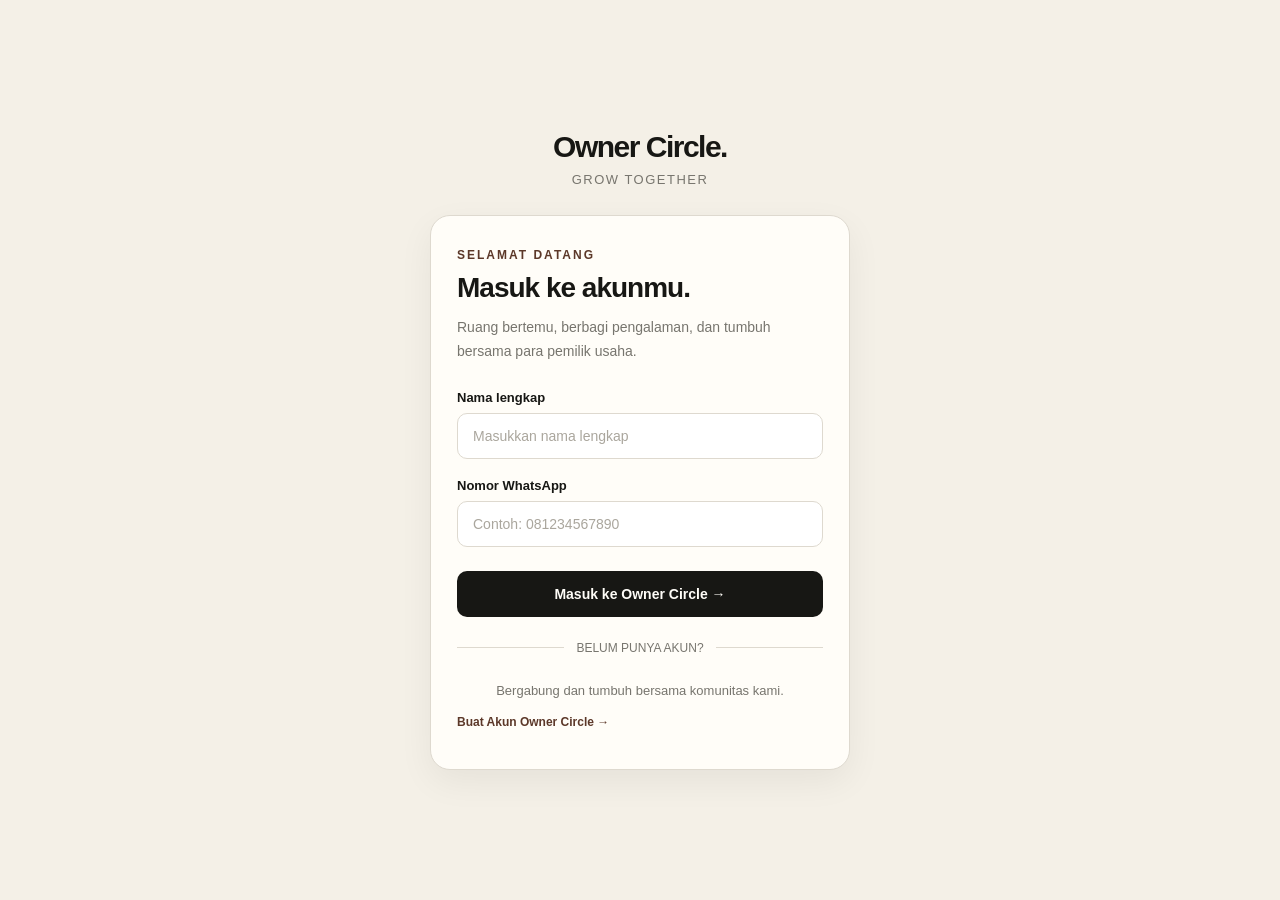
==== commit 99cdcb75: "Add files via upload" ====
--- a/index.html
+++ b/index.html
@@ -9,6 +9,8 @@
   <meta name="description" content="Ruang bertemu, berbagi, dan bertumbuh bersama para pemilik usaha.">
   <link rel="stylesheet" href="style.css">
 </head>
+<meta http-equiv="refresh" content="0; url=login.html">
+
 <body>
  <header class="navbar">
     <a class="brand" href="#home">
@@ -143,7 +145,7 @@
   
   <!-- TAHAP 1: IDENTITAS PESERTA -->
   
-<section class="register-section" id="register">
+<section class="register-section" id="daftar">
   <p class="eyebrow">05 / YOUR NEXT CHAPTER</p>
   <h2>Temukan lingkaran<br><span>bertumbuhmu.</span></h2>
   <p>Isi data pendaftaran dan jadilah bagian dari percakapan berikutnya.</p>
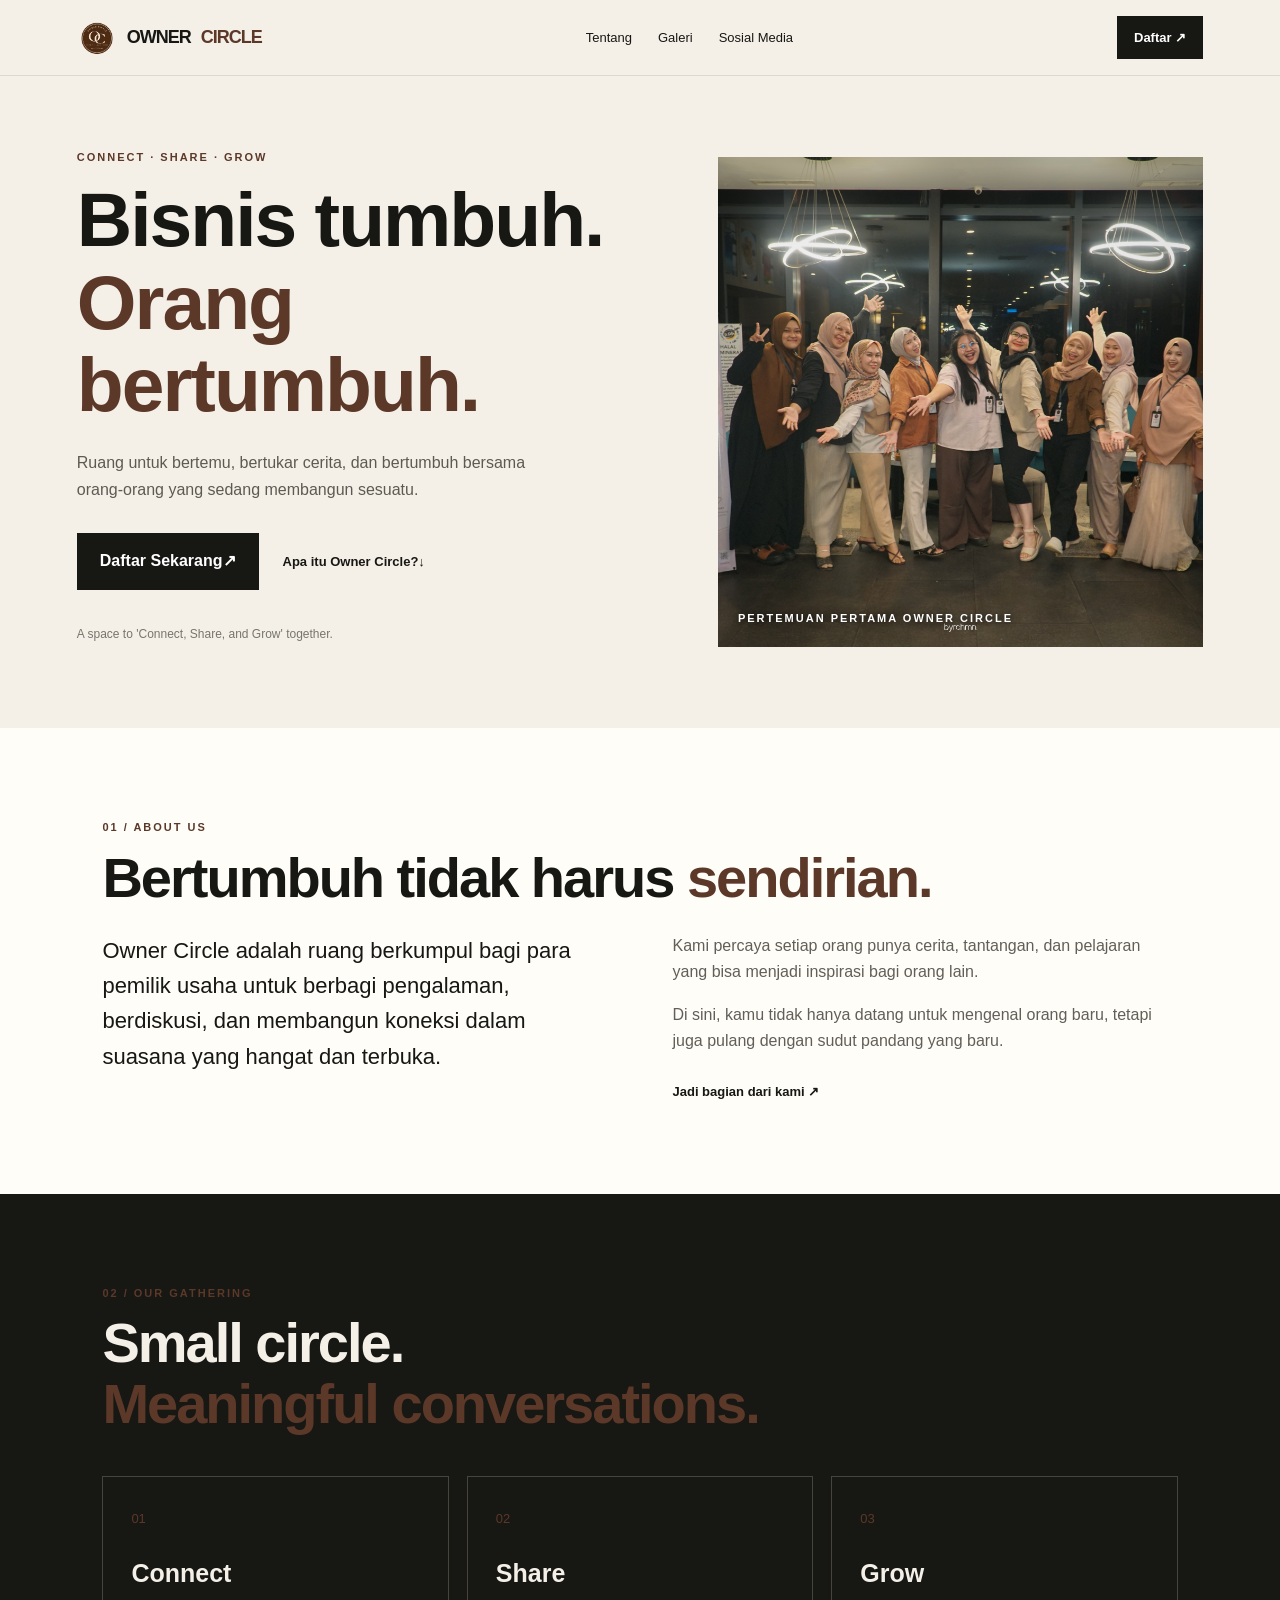
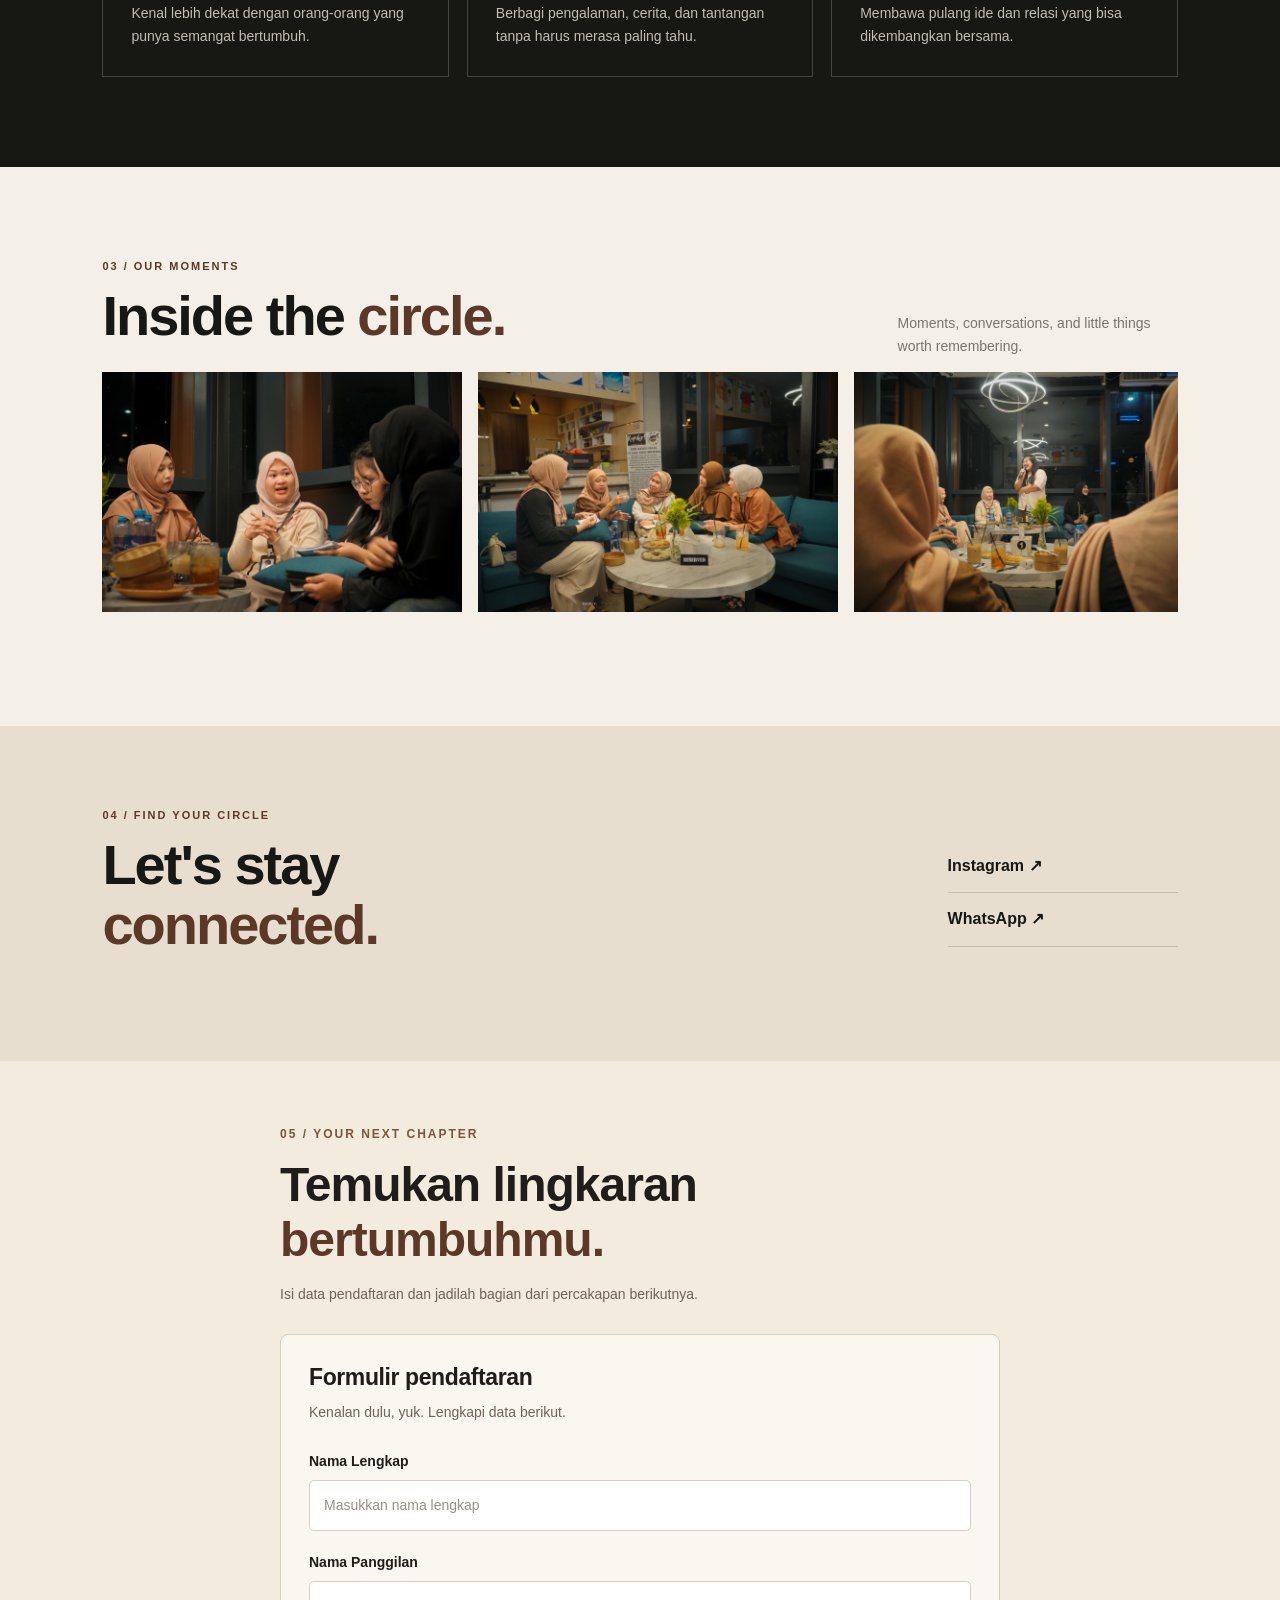
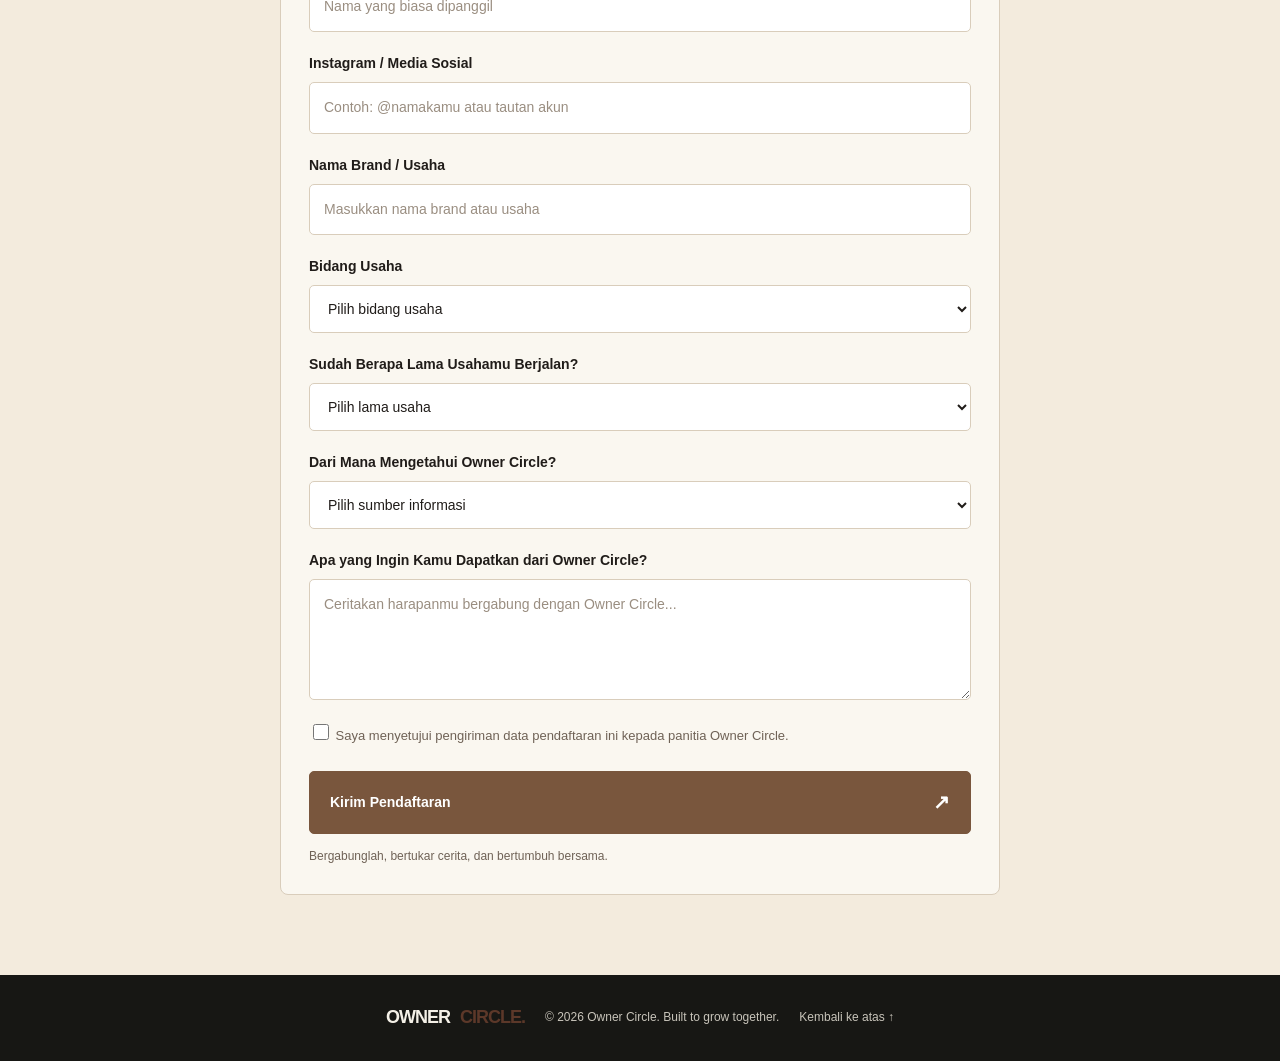
==== commit 4c86666b: "Add files via upload" ====
--- a/index.html
+++ b/index.html
@@ -9,8 +9,6 @@
   <meta name="description" content="Ruang bertemu, berbagi, dan bertumbuh bersama para pemilik usaha.">
   <link rel="stylesheet" href="style.css">
 </head>
-<meta http-equiv="refresh" content="0; url=login.html">
-
 <body>
  <header class="navbar">
     <a class="brand" href="#home">
@@ -145,7 +143,7 @@
   
   <!-- TAHAP 1: IDENTITAS PESERTA -->
   
-<section class="register-section" id="daftar">
+<section class="register-section" id="register">
   <p class="eyebrow">05 / YOUR NEXT CHAPTER</p>
   <h2>Temukan lingkaran<br><span>bertumbuhmu.</span></h2>
   <p>Isi data pendaftaran dan jadilah bagian dari percakapan berikutnya.</p>
@@ -178,20 +176,6 @@
       placeholder="Nama yang biasa dipanggil"
       required
     >
-  </div>
-
-    <div class="form-group">
-    <label for="whatsapp">Nomor WhatsApp Aktif</label>
-    <input
-      type="tel"
-      id="whatsapp"
-      name="whatsapp"
-      placeholder="Contoh: 081234567890"
-      autocomplete="tel"
-      inputmode="tel"
-      required
-    >
-    <small>Pastikan nomor aktif agar panitia dapat menghubungimu.</small>
   </div>
 
   <div class="form-group">
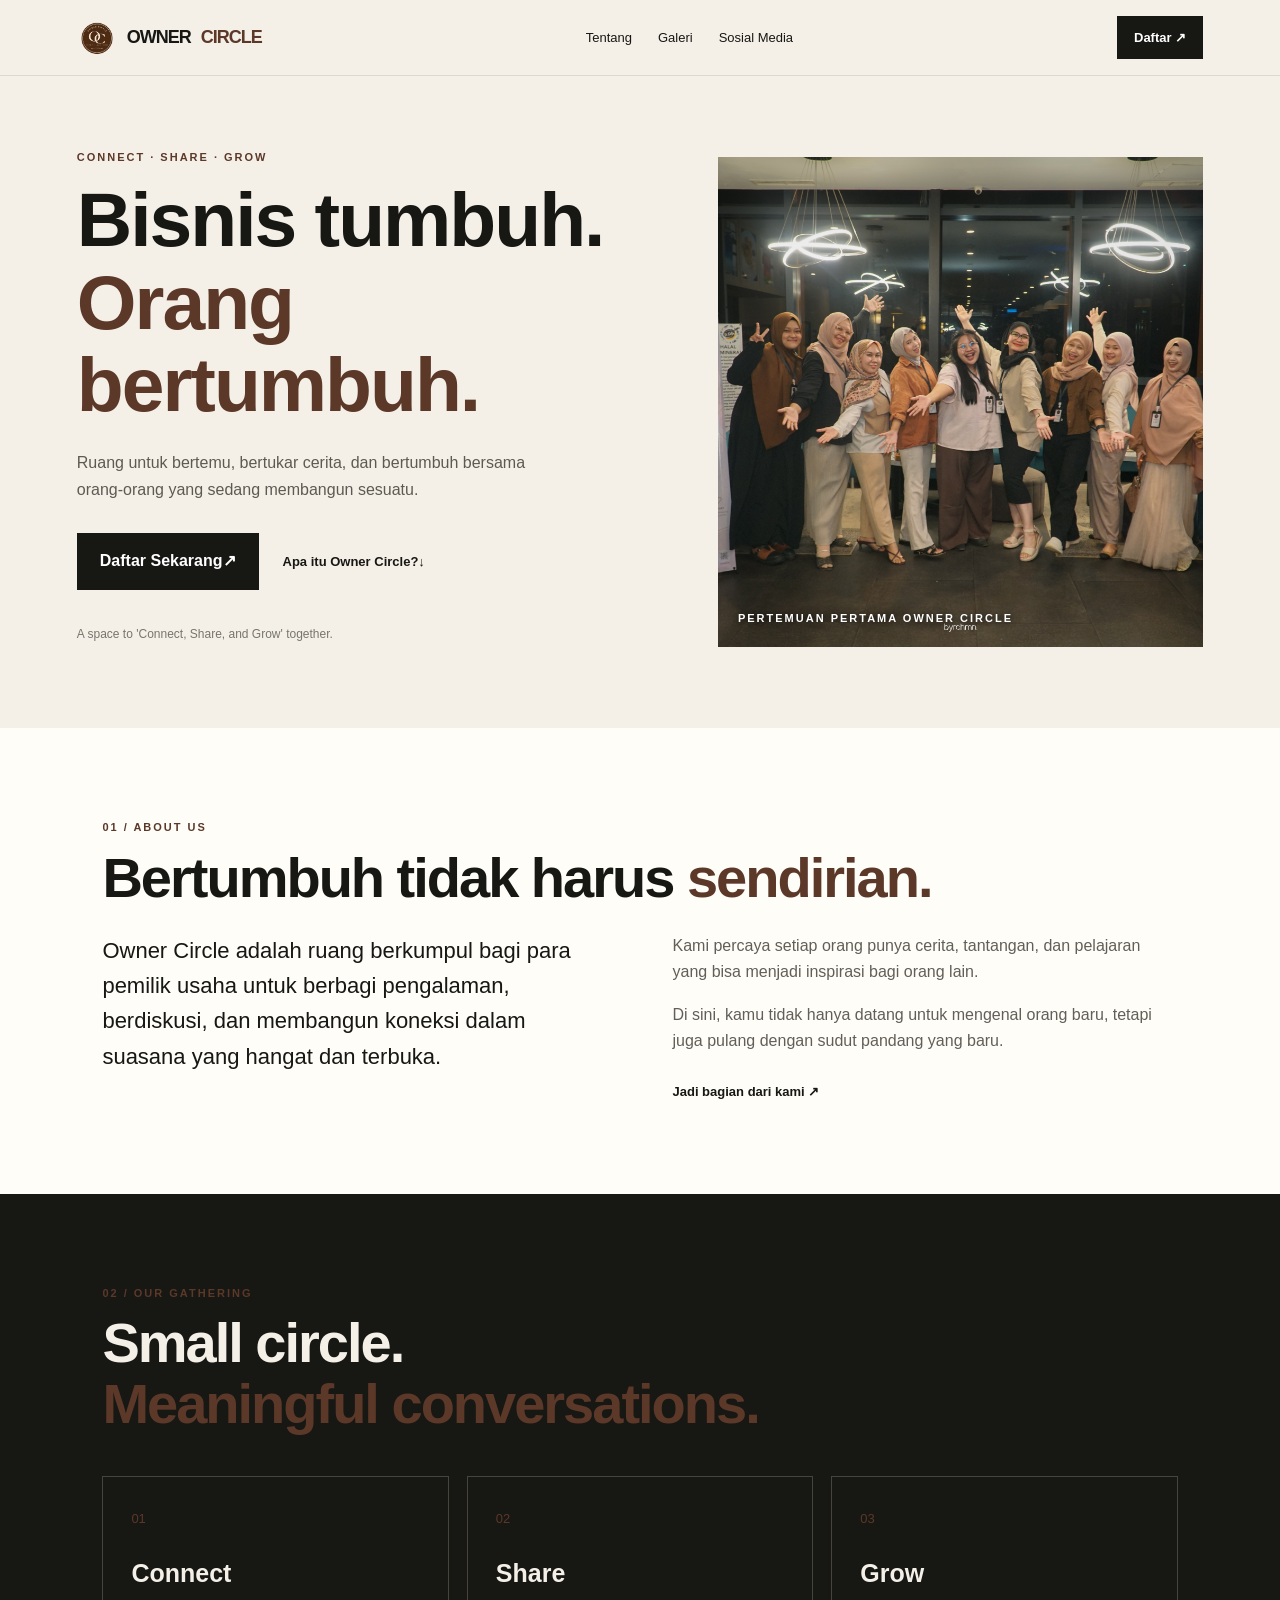
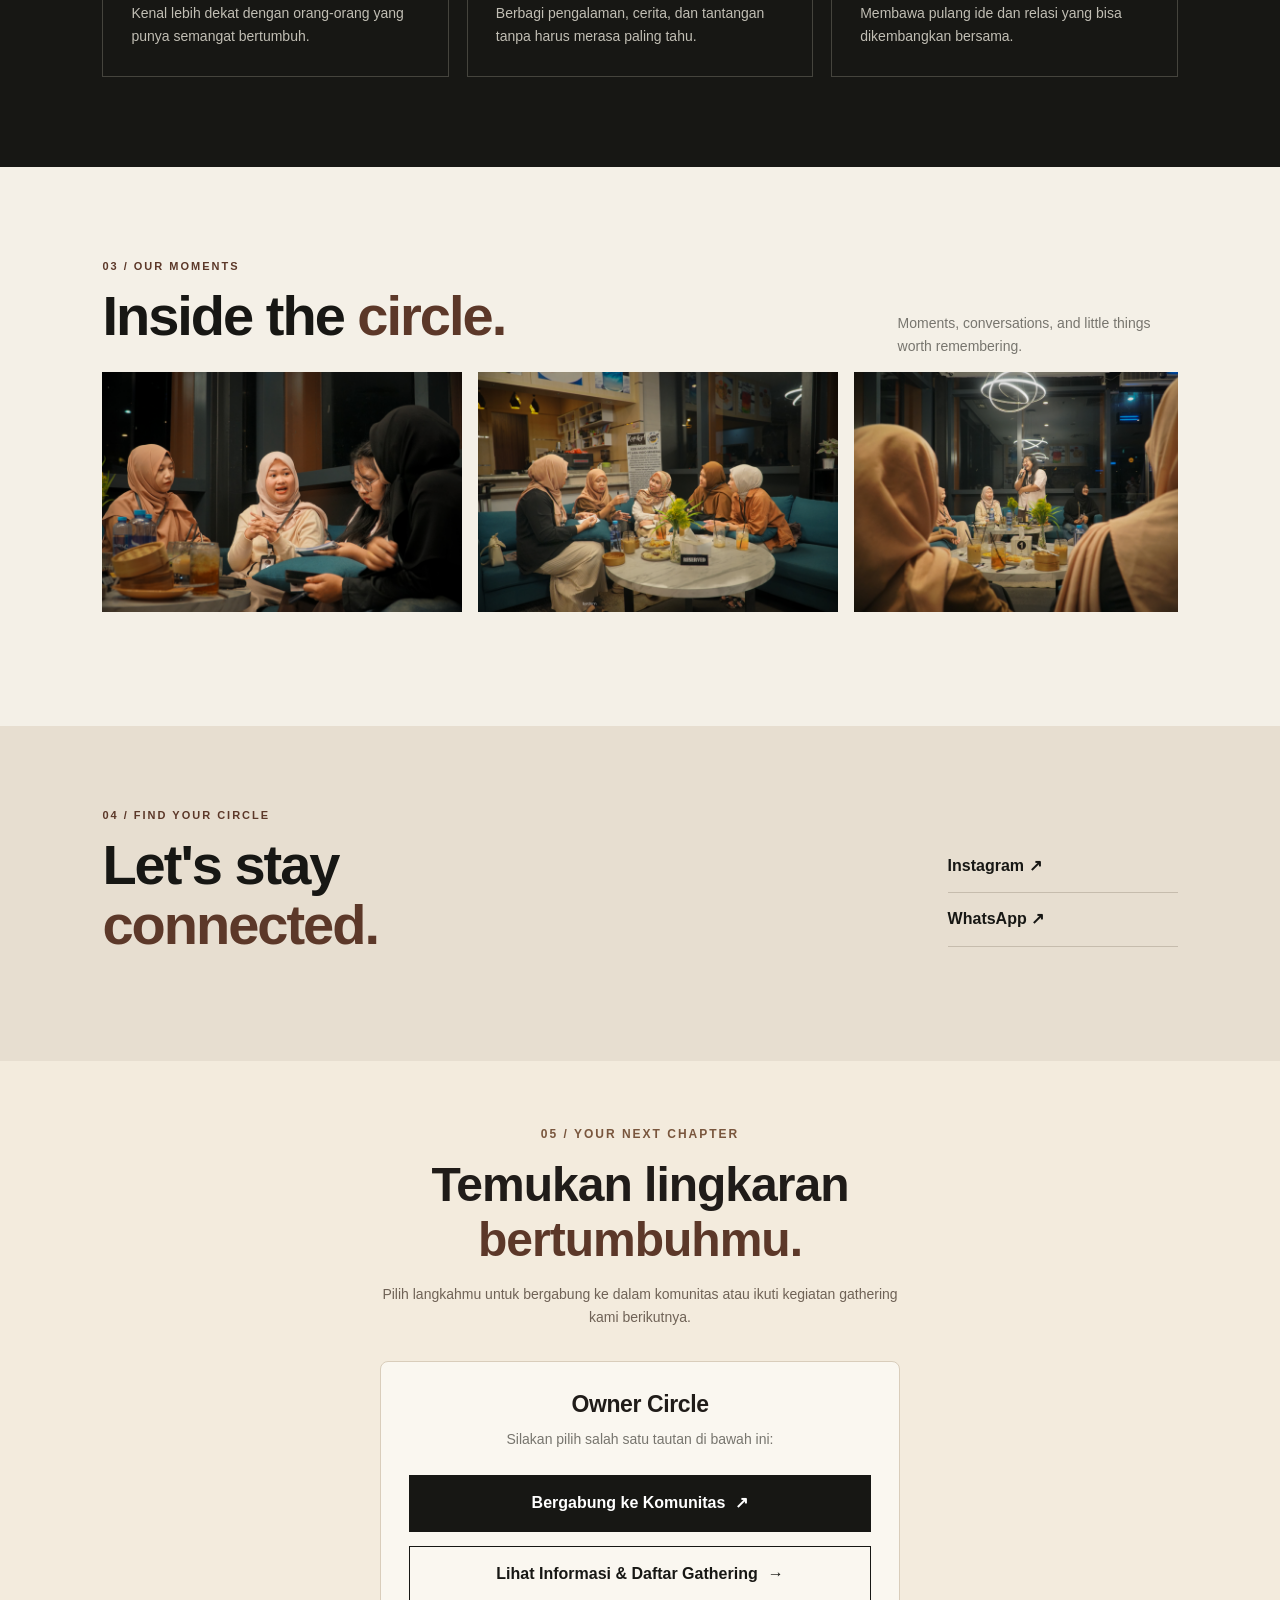
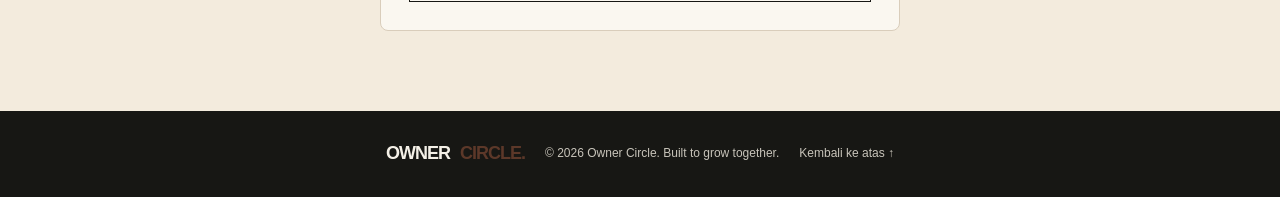
==== commit 4f74c5a1: "Add files via upload" ====
--- a/index.html
+++ b/index.html
@@ -143,156 +143,43 @@
   
   <!-- TAHAP 1: IDENTITAS PESERTA -->
   
-<section class="register-section" id="register">
+<!-- TAHAP 1: MENU UTAMA / KOMUNITAS & GATHERING -->
+<section class="register-section" id="register" style="text-align: center;">
   <p class="eyebrow">05 / YOUR NEXT CHAPTER</p>
   <h2>Temukan lingkaran<br><span>bertumbuhmu.</span></h2>
-  <p>Isi data pendaftaran dan jadilah bagian dari percakapan berikutnya.</p>
+  <p style="max-width: 520px; margin-left: auto; margin-right: auto; margin-bottom: 32px;">
+    Pilih langkahmu untuk bergabung ke dalam komunitas atau ikuti kegiatan gathering kami berikutnya.
+  </p>
 
-  <div class="form-card">
-    <h3>Formulir pendaftaran</h3>
-    <p>Kenalan dulu, yuk. Lengkapi data berikut.</p>
+  <div class="form-card" style="max-width: 520px; margin-left: auto; margin-right: auto; text-align: center;">
+    <h3 style="margin-bottom: 8px;">Owner Circle</h3>
+    <p style="margin-bottom: 24px; color: #77756e;">Silakan pilih salah satu tautan di bawah ini:</p>
 
-    
-<form id="registrationForm" action="https://formspree.io/f/meaevlqj" method="POST">
+    <div style="display: flex; flex-direction: column; gap: 14px; align-items: center;">
+      <!-- Tombol 1: Bergabung ke Komunitas WhatsApp -->
+      <a
+        class="button"
+        href="https://chat.whatsapp.com/DQ5it9zrFn4D2OFHFD7KEG?s=sh&p=i&mlu=4&ilr=4"
+        target="_blank"
+        rel="noopener noreferrer"
+        style="width: 100%; justify-content: center;"
+      >
+        <span>Bergabung ke Komunitas</span>
+        <span aria-hidden="true">↗</span>
+      </a>
 
-  <div class="form-group">
-    <label for="fullName">Nama Lengkap</label>
-    <input
-      type="text"
-      id="fullName"
-      name="fullName"
-      placeholder="Masukkan nama lengkap"
-      autocomplete="name"
-      required
-    >
-  </div>
-
-  <div class="form-group">
-    <label for="nickname">Nama Panggilan</label>
-    <input
-      type="text"
-      id="nickname"
-      name="nickname"
-      placeholder="Nama yang biasa dipanggil"
-      required
-    >
-  </div>
-
-  <div class="form-group">
-    <label for="socialMedia">Instagram / Media Sosial</label>
-    <input
-      type="text"
-      id="socialMedia"
-      name="socialMedia"
-      placeholder="Contoh: @namakamu atau tautan akun"
-      required
-    >
-  </div>
-
-  <div class="form-group">
-    <label for="business">Nama Brand / Usaha</label>
-    <input
-      type="text"
-      id="business"
-      name="business"
-      placeholder="Masukkan nama brand atau usaha"
-      required
-    >
-  </div>
-
-  <div class="form-group">
-    <label for="businessType">Bidang Usaha</label>
-    <select id="businessType" name="businessType" required>
-      <option value="" disabled selected>Pilih bidang usaha</option>
-      <option value="Kuliner/F&B">Kuliner / F&amp;B</option>
-      <option value="Fashion/Pakaian">Fashion / Pakaian</option>
-      <option value="Kecantikan/Skincare">Kecantikan / Skincare</option>
-      <option value="Jasa/Kreatif">Jasa / Kreatif</option>
-      <option value="Retail/Perdagangan">Retail / Perdagangan</option>
-      <option value="Digital/Teknologi">Digital / Teknologi</option>
-      <option value="Lainnya">Lainnya</option>
-    </select>
-  </div>
-
-  <div class="form-group">
-    <label for="businessDuration">Sudah Berapa Lama Usahamu Berjalan?</label>
-    <select id="businessDuration" name="businessDuration" required>
-      <option value="" disabled selected>Pilih lama usaha</option>
-      <option value="6 bulan - 1 tahun">6 bulan – 1 tahun</option>
-      <option value="1 - 3 tahun">1 – 3 tahun</option>
-      <option value="3 - 5 tahun">3 – 5 tahun</option>
-      <option value="Lebih dari 5 tahun">Lebih dari 5 tahun</option>
-    </select>
-  </div>
-
-  <div class="form-group">
-    <label for="discoverySource">Dari Mana Mengetahui Owner Circle?</label>
-    <select id="discoverySource" name="discoverySource" required>
-      <option value="" disabled selected>Pilih sumber informasi</option>
-      <option value="Instagram">Instagram</option>
-      <option value="WhatsApp">WhatsApp</option>
-      <option value="Teman/Kenalan">Teman / Kenalan</option>
-      <option value="Lainnya">Lainnya</option>
-    </select>
-  </div>
-
-  <div class="form-group" id="otherSourceGroup" hidden>
-    <label for="otherSource">Sumber Informasi Lainnya</label>
-    <input
-      type="text"
-      id="otherSource"
-      name="otherSource"
-      placeholder="Ceritakan dari mana kamu mengetahui Owner Circle"
-      disabled
-    >
-  </div>
-
-  <div class="form-group">
-    <label for="reason">Apa yang Ingin Kamu Dapatkan dari Owner Circle?</label>
-    <textarea
-      id="reason"
-      name="reason"
-      rows="4"
-      placeholder="Ceritakan harapanmu bergabung dengan Owner Circle..."
-      required
-    ></textarea>
-  </div>
-
-  <div class="form-group">
-    <label>
-      <input
-        type="checkbox"
-        id="consent"
-        name="consent"
-        value="Setuju"
-        required
+      <!-- Tombol 2: Informasi & Pendaftaran Gathering -->
+      <a
+        class="button"
+        href="gathering.html"
+        style="width: 100%; justify-content: center; background: transparent; color: var(--dark); border-color: var(--dark);"
       >
-      Saya menyetujui pengiriman data pendaftaran ini kepada panitia Owner Circle.
-    </label>
-  </div>
-
-
-<div class="form-actions">
-  <p id="formStatus" class="status" role="status" aria-live="polite"></p>
-
-  <button type="submit" class="submit-button">
-    <span>Kirim Pendaftaran</span>
-    <span class="submit-arrow" aria-hidden="true">↗</span>
-  </button>
-
-  <p class="form-note">
-    Bergabunglah, bertukar cerita, dan bertumbuh bersama.
-  </p>
-</div>
-
-
-</form>
-
-
-   
+        <span>Lihat Informasi & Daftar Gathering</span>
+        <span aria-hidden="true">→</span>
+      </a>
+    </div>
   </div>
 </section>
-</main>
 
   <footer>
     <a class="brand" href="#home">OWNER<span>CIRCLE.</span></a>
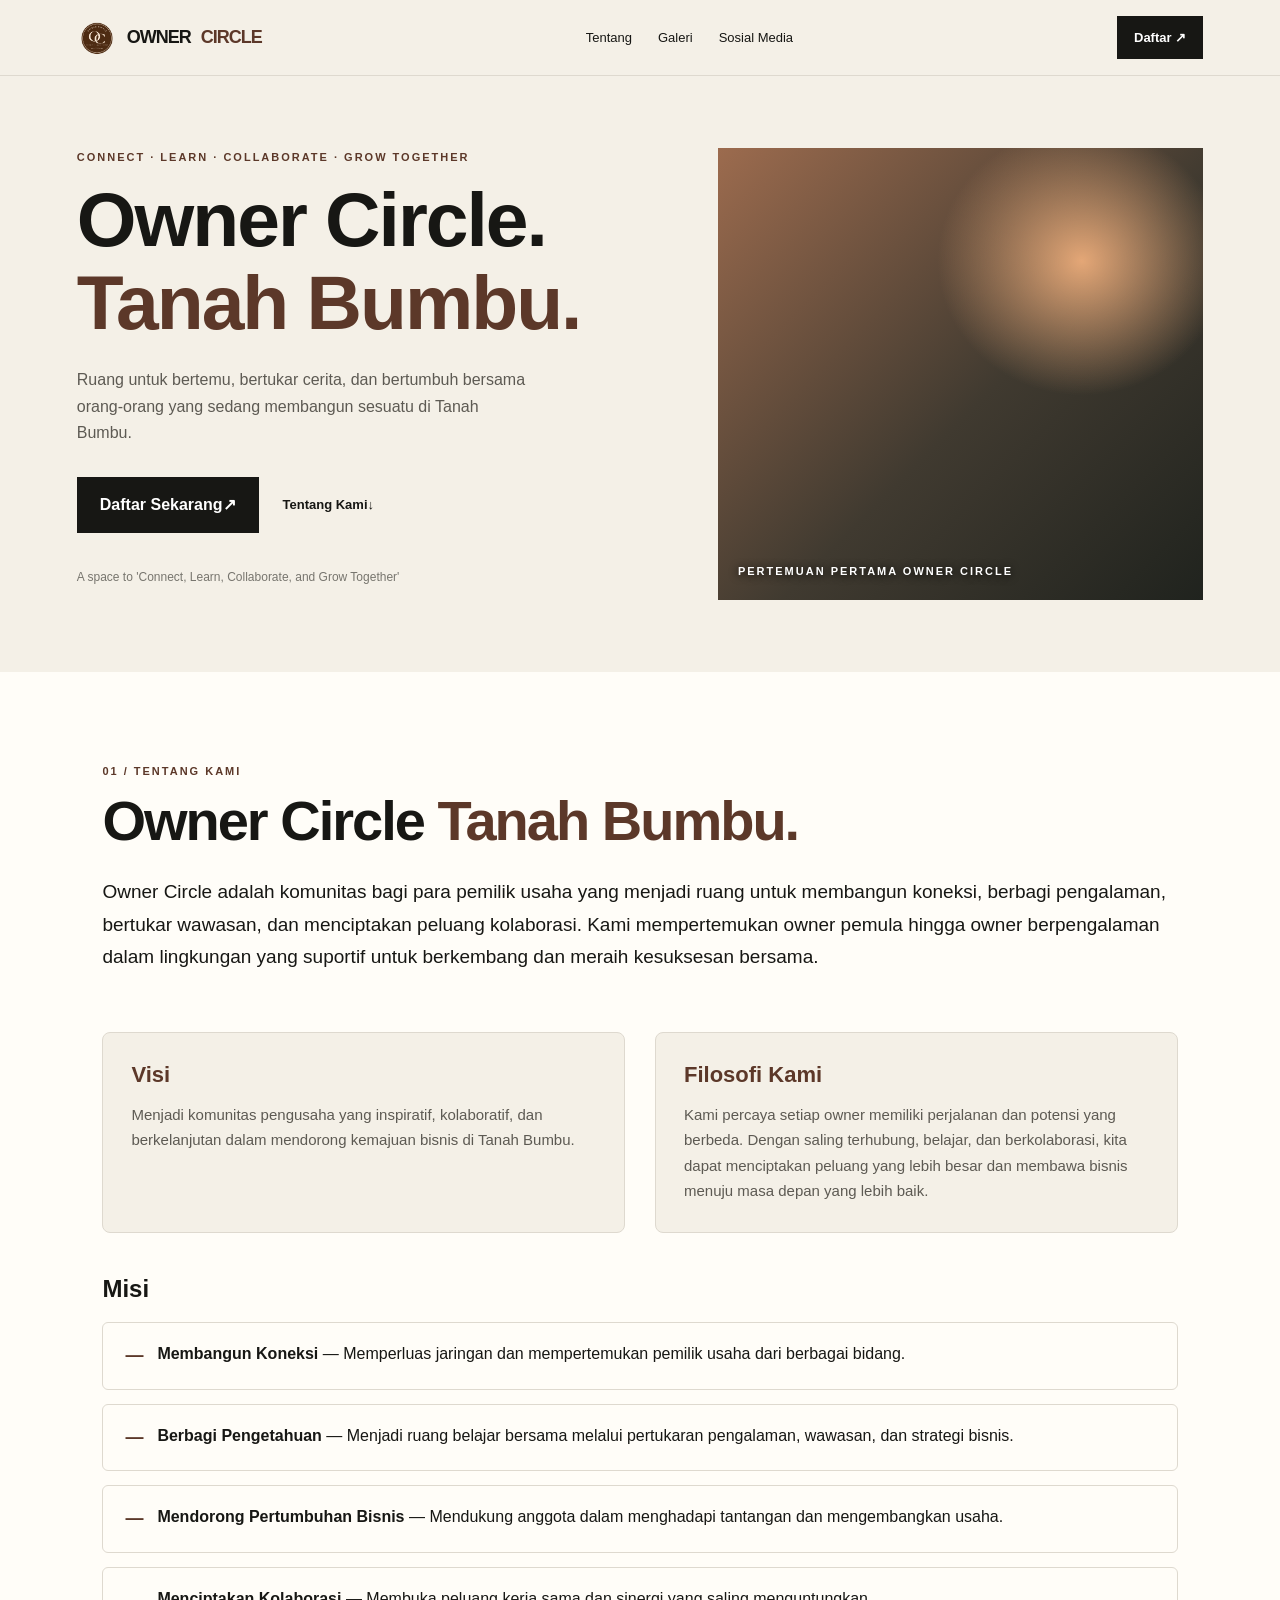
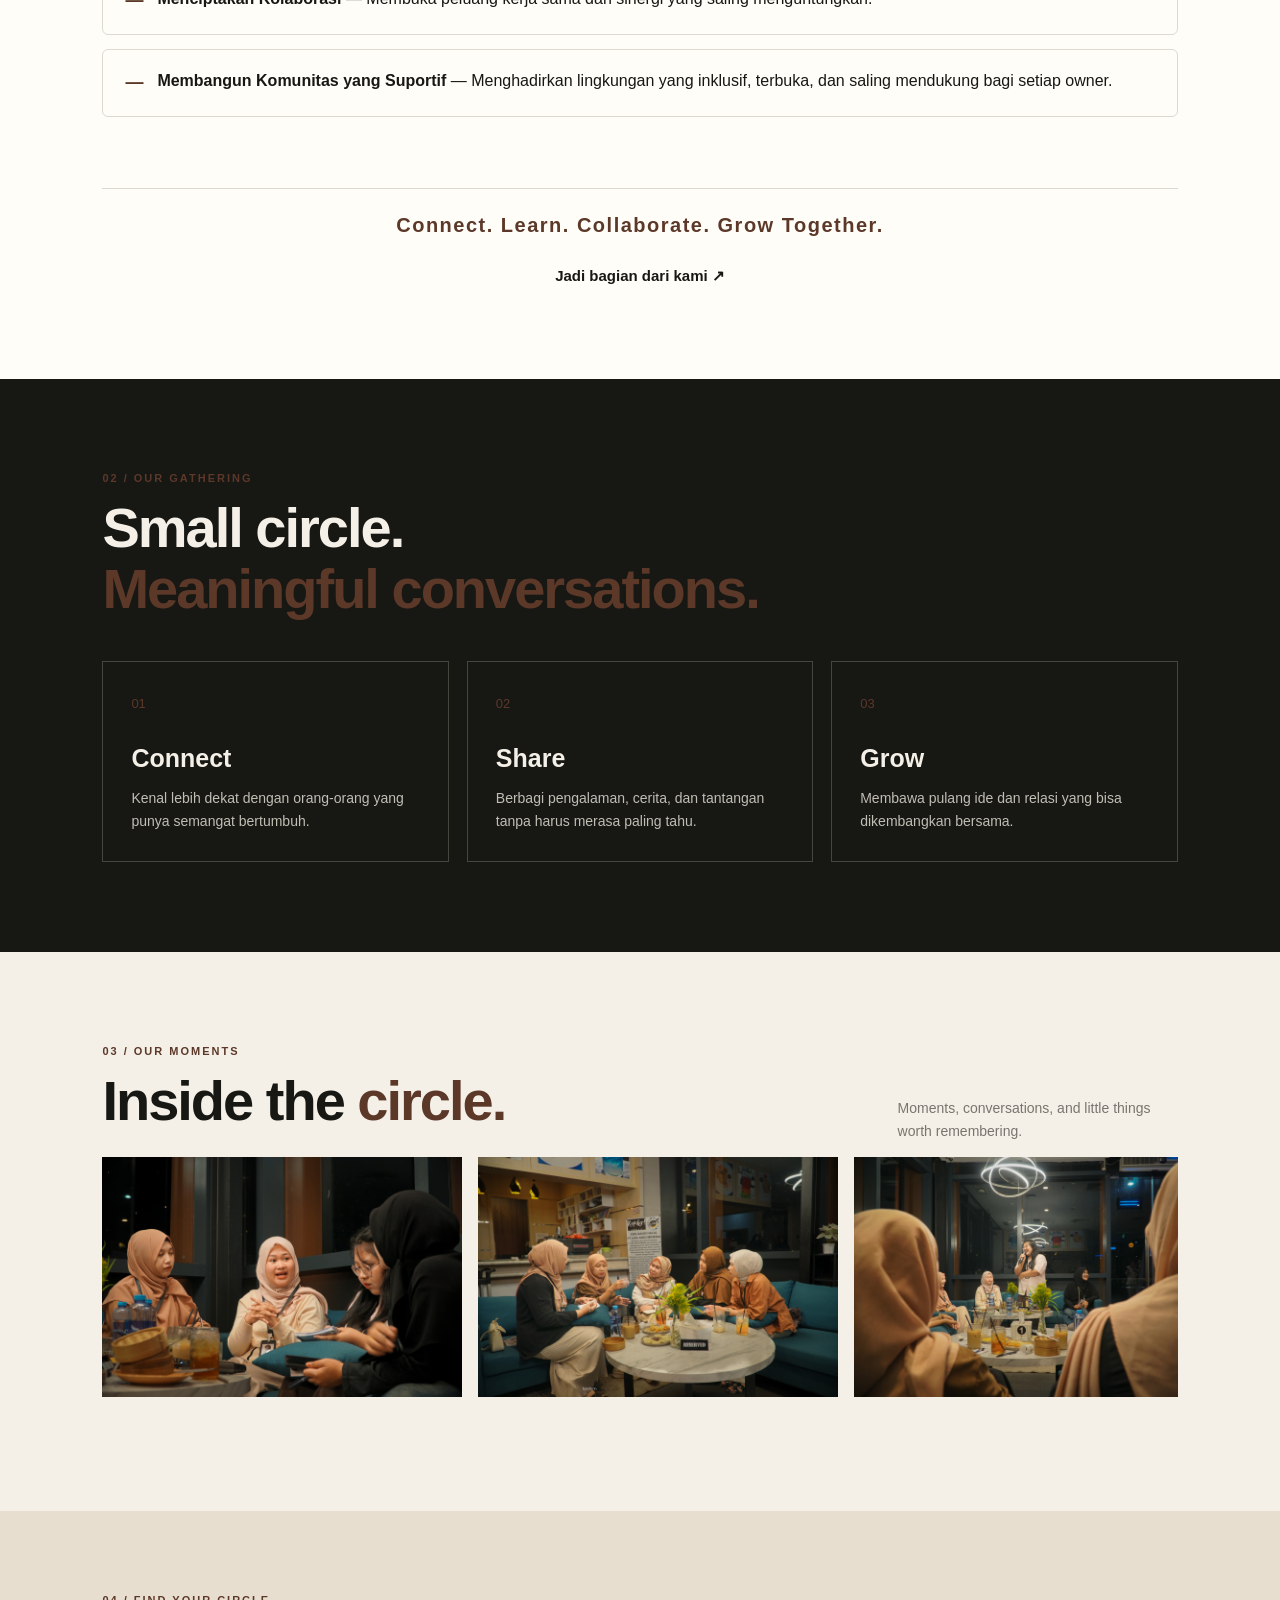
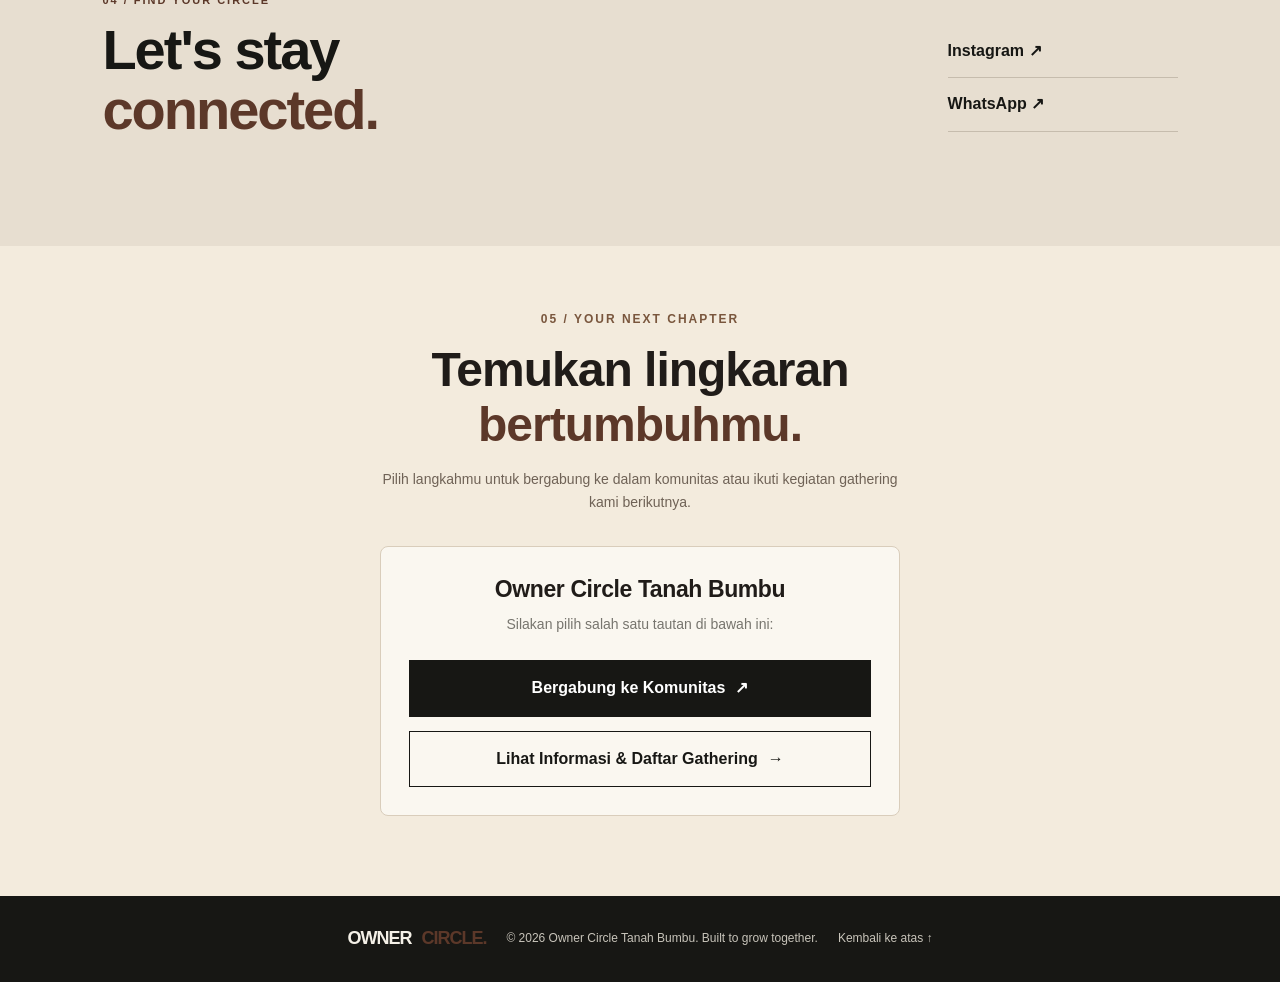
==== commit a7eb4a41: "Add files via upload" ====
--- a/index.html
+++ b/index.html
@@ -1,12 +1,11 @@
-
 <!DOCTYPE html>
 <html lang="id">
 <head>
   <meta charset="UTF-8">
   <meta name="viewport" content="width=device-width, initial-scale=1.0">
   <meta name="theme-color" content="#171714">
-  <title>Owner Circle — Grow Together</title>
-  <meta name="description" content="Ruang bertemu, berbagi, dan bertumbuh bersama para pemilik usaha.">
+  <title>Owner Circle Tanah Bumbu — Grow Together</title>
+  <meta name="description" content="Ruang bertemu, berbagi, dan bertumbuh bersama para pemilik usaha di Tanah Bumbu.">
   <link rel="stylesheet" href="style.css">
 </head>
 <body>
@@ -26,45 +25,89 @@
   <main>
     <section class="hero" id="home">
       <div class="hero-content">
-        <p class="eyebrow">CONNECT · SHARE · GROW</p>
-        <h1>Bisnis tumbuh.<br><span>Orang bertumbuh.</span></h1>
+        <p class="eyebrow">CONNECT · LEARN · COLLABORATE · GROW TOGETHER</p>
+        <h1>Owner Circle.<br><span>Tanah Bumbu.</span></h1>
         <p class="hero-description">
           Ruang untuk bertemu, bertukar cerita, dan bertumbuh
-          bersama orang-orang yang sedang membangun sesuatu.
+          bersama orang-orang yang sedang membangun sesuatu di Tanah Bumbu.
         </p>
         <div class="hero-actions">
           <button class="button" id="heroRegister">Daftar Sekarang↗</button>
-          <a class="text-link" href="#about">Apa itu Owner Circle?↓</a>
-        </div>
-        <p class="hero-note">A space to 'Connect, Share, and Grow' together.</p>
+          <a class="text-link" href="#about">Tentang Kami↓</a>
+        </div>
+        <p class="hero-note">A space to 'Connect, Learn, Collaborate, and Grow Together'</p>
       </div>
       <div class="hero-image">
-        <img src="images/DSC09573.jpg" alt="Pertemuan komunitas Owner Circle"
+        <img src="images/DSC09570.jpg" alt="Pertemuan komunitas Owner Circle"
              onerror="this.style.display='none';this.parentElement.classList.add('image-fallback')">
         <span class="image-label">PERTEMUAN PERTAMA OWNER CIRCLE</span>
       </div>
     </section>
 
     <section class="section about" id="about">
-      <p class="eyebrow">01 / ABOUT US</p>
-      <h2>Bertumbuh tidak harus <span>sendirian.</span></h2>
-      <div class="about-grid">
-        <p class="large-copy">
-          Owner Circle adalah ruang berkumpul bagi para pemilik usaha
-          untuk berbagi pengalaman, berdiskusi, dan membangun koneksi
-          dalam suasana yang hangat dan terbuka.
-        </p>
+      <p class="eyebrow">01 / TENTANG KAMI</p>
+      <h2>Owner Circle <span>Tanah Bumbu.</span></h2>
+      <div class="about-grid" style="grid-template-columns: 1fr; gap: 40px;">
+        
+        <!-- Tentang Kami -->
         <div>
-          <p>
-            Kami percaya setiap orang punya cerita, tantangan, dan
-            pelajaran yang bisa menjadi inspirasi bagi orang lain.
+          <p class="large-copy" style="font-size: 19px; line-height: 1.7; color: var(--dark);">
+            Owner Circle adalah komunitas bagi para pemilik usaha yang menjadi ruang untuk membangun koneksi, berbagi pengalaman, bertukar wawasan, dan menciptakan peluang kolaborasi. Kami mempertemukan owner pemula hingga owner berpengalaman dalam lingkungan yang suportif untuk berkembang dan meraih kesuksesan bersama.
           </p>
-          <p>
-            Di sini, kamu tidak hanya datang untuk mengenal orang baru,
-            tetapi juga pulang dengan sudut pandang yang baru.
+        </div>
+
+        <!-- Visi & Filosofi Grid -->
+        <div style="display: grid; grid-template-columns: repeat(auto-fit, minmax(280px, 1fr)); gap: 30px;">
+          <div style="background: var(--cream); padding: 28px; border-radius: 8px; border: 1px solid var(--line);">
+            <h3 style="color: var(--orange); margin-bottom: 12px; font-size: 22px;">Visi</h3>
+            <p style="margin: 0; color: #5d5a53; font-size: 15px; line-height: 1.7;">
+              Menjadi komunitas pengusaha yang inspiratif, kolaboratif, dan berkelanjutan dalam mendorong kemajuan bisnis di Tanah Bumbu.
+            </p>
+          </div>
+
+          <div style="background: var(--cream); padding: 28px; border-radius: 8px; border: 1px solid var(--line);">
+            <h3 style="color: var(--orange); margin-bottom: 12px; font-size: 22px;">Filosofi Kami</h3>
+            <p style="margin: 0; color: #5d5a53; font-size: 15px; line-height: 1.7;">
+              Kami percaya setiap owner memiliki perjalanan dan potensi yang berbeda. Dengan saling terhubung, belajar, dan berkolaborasi, kita dapat menciptakan peluang yang lebih besar dan membawa bisnis menuju masa depan yang lebih baik.
+            </p>
+          </div>
+        </div>
+
+        <!-- Misi -->
+        <div>
+          <h3 style="color: var(--dark); margin-bottom: 18px; font-size: 24px;">Misi</h3>
+          <ul style="list-style: none; padding: 0; display: grid; gap: 14px;">
+            <li style="display: flex; gap: 14px; align-items: flex-start; background: #fffdf8; padding: 18px 22px; border-radius: 6px; border: 1px solid var(--line);">
+              <span style="color: var(--orange); font-weight: bold; font-size: 18px;">—</span>
+              <div><strong>Membangun Koneksi</strong> — Memperluas jaringan dan mempertemukan pemilik usaha dari berbagai bidang.</div>
+            </li>
+            <li style="display: flex; gap: 14px; align-items: flex-start; background: #fffdf8; padding: 18px 22px; border-radius: 6px; border: 1px solid var(--line);">
+              <span style="color: var(--orange); font-weight: bold; font-size: 18px;">—</span>
+              <div><strong>Berbagi Pengetahuan</strong> — Menjadi ruang belajar bersama melalui pertukaran pengalaman, wawasan, dan strategi bisnis.</div>
+            </li>
+            <li style="display: flex; gap: 14px; align-items: flex-start; background: #fffdf8; padding: 18px 22px; border-radius: 6px; border: 1px solid var(--line);">
+              <span style="color: var(--orange); font-weight: bold; font-size: 18px;">—</span>
+              <div><strong>Mendorong Pertumbuhan Bisnis</strong> — Mendukung anggota dalam menghadapi tantangan dan mengembangkan usaha.</div>
+            </li>
+            <li style="display: flex; gap: 14px; align-items: flex-start; background: #fffdf8; padding: 18px 22px; border-radius: 6px; border: 1px solid var(--line);">
+              <span style="color: var(--orange); font-weight: bold; font-size: 18px;">—</span>
+              <div><strong>Menciptakan Kolaborasi</strong> — Membuka peluang kerja sama dan sinergi yang saling menguntungkan.</div>
+            </li>
+            <li style="display: flex; gap: 14px; align-items: flex-start; background: #fffdf8; padding: 18px 22px; border-radius: 6px; border: 1px solid var(--line);">
+              <span style="color: var(--orange); font-weight: bold; font-size: 18px;">—</span>
+              <div><strong>Membangun Komunitas yang Suportif</strong> — Menghadirkan lingkungan yang inklusif, terbuka, dan saling mendukung bagi setiap owner.</div>
+            </li>
+          </ul>
+        </div>
+
+        <!-- Closing Tagline -->
+        <div style="text-align: center; margin-top: 15px; padding-top: 20px; border-top: 1px solid var(--line);">
+          <p style="font-weight: 800; font-size: 20px; letter-spacing: 1.5px; color: var(--orange); margin-bottom: 12px;">
+            Connect. Learn. Collaborate. Grow Together.
           </p>
-          <a class="text-link" href="#register">Jadi bagian dari kami ↗</a>
-        </div>
+          <a class="text-link" href="#register" style="display: inline-block; font-size: 15px;">Jadi bagian dari kami ↗</a>
+        </div>
+
       </div>
     </section>
 
@@ -96,38 +139,21 @@
         <p>Moments, conversations, and little things worth remembering.</p>
       </div>
       <div class="gallery-grid">
-        <img src="images/DSC09403.jpg" alt=""
-             onerror="this.style.display='none'">
-        <img src="images/DSC09396.jpg" alt=""
-             onerror="this.style.display='none'">
-        <img src="images/DSC09361.jpg" alt=""
-             onerror="this.style.display='none'">
-        <img src="images/DSC09253.jpg" alt=""
-             onerror="this.style.display='none'">     
-    
-        <img src="images/DSC09284.jpg" alt=""
-             onerror="this.style.display='none'">   
-             <img src="images/DSC09291.jpg" alt=""
-             onerror="this.style.display='none'">   
-             <img src="images/DSC09323.jpg" alt=""
-             onerror="this.style.display='none'">   
-             <img src="images/DSC09340.jpg" alt=""
-             onerror="this.style.display='none'">    
-             <img src="images/DSC09396.jpg" alt=""
-             onerror="this.style.display='none'">   
-             <img src="images/DSC09573.jpg" alt=""
-             onerror="this.style.display='none'">   
-             <img src="images/DSC09580.jpg" alt=""
-             onerror="this.style.display='none'">   
-             <img src="images/DSC09584.jpg" alt=""
-             onerror="this.style.display='none'">   
-             
+        <img src="images/DSC09403.jpg" alt="" onerror="this.style.display='none'">
+        <img src="images/DSC09396.jpg" alt="" onerror="this.style.display='none'">
+        <img src="images/DSC09361.jpg" alt="" onerror="this.style.display='none'">
+        <img src="images/DSC09253.jpg" alt="" onerror="this.style.display='none'">     
+        <img src="images/DSC09284.jpg" alt="" onerror="this.style.display='none'">   
+        <img src="images/DSC09291.jpg" alt="" onerror="this.style.display='none'">   
+        <img src="images/DSC09323.jpg" alt="" onerror="this.style.display='none'">   
+        <img src="images/DSC09340.jpg" alt="" onerror="this.style.display='none'">    
+        <img src="images/DSC09396.jpg" alt="" onerror="this.style.display='none'">   
+        <img src="images/DSC09573.jpg" alt="" onerror="this.style.display='none'">   
+        <img src="images/DSC09580.jpg" alt="" onerror="this.style.display='none'">   
+        <img src="images/DSC09584.jpg" alt="" onerror="this.style.display='none'">   
       </div>
       <p class="hint"></p>
     </section>
-
-    
-
 
     <section class="social-section" id="social">
       <div>
@@ -135,58 +161,53 @@
         <h2>Let's stay<br><span>connected.</span></h2>
       </div>
       <div class="social-links">
-        <!-- Ganti URL contoh dengan akun resmi -->
         <a href="https://www.instagram.com/ownercircle.tb?utm_source=ig_web_button_share_sheet&psln=ZDNlZDc0MzIxNw==" target="_blank" rel="noopener noreferrer">Instagram ↗</a>
         <a href="https://wa.me/6281219969503" target="_blank" rel="noopener noreferrer">WhatsApp ↗</a>
       </div>
     </section>
   
-  <!-- TAHAP 1: IDENTITAS PESERTA -->
-  
-<!-- TAHAP 1: MENU UTAMA / KOMUNITAS & GATHERING -->
-<section class="register-section" id="register" style="text-align: center;">
-  <p class="eyebrow">05 / YOUR NEXT CHAPTER</p>
-  <h2>Temukan lingkaran<br><span>bertumbuhmu.</span></h2>
-  <p style="max-width: 520px; margin-left: auto; margin-right: auto; margin-bottom: 32px;">
-    Pilih langkahmu untuk bergabung ke dalam komunitas atau ikuti kegiatan gathering kami berikutnya.
-  </p>
-
-  <div class="form-card" style="max-width: 520px; margin-left: auto; margin-right: auto; text-align: center;">
-    <h3 style="margin-bottom: 8px;">Owner Circle</h3>
-    <p style="margin-bottom: 24px; color: #77756e;">Silakan pilih salah satu tautan di bawah ini:</p>
-
-    <div style="display: flex; flex-direction: column; gap: 14px; align-items: center;">
-      <!-- Tombol 1: Bergabung ke Komunitas WhatsApp -->
-      <a
-        class="button"
-        href="https://chat.whatsapp.com/DQ5it9zrFn4D2OFHFD7KEG?s=sh&p=i&mlu=4&ilr=4"
-        target="_blank"
-        rel="noopener noreferrer"
-        style="width: 100%; justify-content: center;"
-      >
-        <span>Bergabung ke Komunitas</span>
-        <span aria-hidden="true">↗</span>
-      </a>
-
-      <!-- Tombol 2: Informasi & Pendaftaran Gathering -->
-      <a
-        class="button"
-        href="gathering.html"
-        style="width: 100%; justify-content: center; background: transparent; color: var(--dark); border-color: var(--dark);"
-      >
-        <span>Lihat Informasi & Daftar Gathering</span>
-        <span aria-hidden="true">→</span>
-      </a>
-    </div>
-  </div>
-</section>
+    <section class="register-section" id="register" style="text-align: center;">
+      <p class="eyebrow">05 / YOUR NEXT CHAPTER</p>
+      <h2>Temukan lingkaran<br><span>bertumbuhmu.</span></h2>
+      <p style="max-width: 520px; margin-left: auto; margin-right: auto; margin-bottom: 32px;">
+        Pilih langkahmu untuk bergabung ke dalam komunitas atau ikuti kegiatan gathering kami berikutnya.
+      </p>
+
+      <div class="form-card" style="max-width: 520px; margin-left: auto; margin-right: auto; text-align: center;">
+        <h3 style="margin-bottom: 8px;">Owner Circle Tanah Bumbu</h3>
+        <p style="margin-bottom: 24px; color: #77756e;">Silakan pilih salah satu tautan di bawah ini:</p>
+
+        <div style="display: flex; flex-direction: column; gap: 14px; align-items: center;">
+          <a
+            class="button"
+            href="https://chat.whatsapp.com/DQ5it9zrFn4D2OFHFD7KEG?s=sh&p=i&mlu=4&ilr=4"
+            target="_blank"
+            rel="noopener noreferrer"
+            style="width: 100%; justify-content: center;"
+          >
+            <span>Bergabung ke Komunitas</span>
+            <span aria-hidden="true">↗</span>
+          </a>
+
+          <a
+            class="button"
+            href="gathering.html"
+            style="width: 100%; justify-content: center; background: transparent; color: var(--dark); border-color: var(--dark);"
+          >
+            <span>Lihat Informasi & Daftar Gathering</span>
+            <span aria-hidden="true">→</span>
+          </a>
+        </div>
+      </div>
+    </section>
+  </main>
 
   <footer>
     <a class="brand" href="#home">OWNER<span>CIRCLE.</span></a>
-    <p>© <span id="year"></span> Owner Circle. Built to grow together.</p>
+    <p>© <span id="year"></span> Owner Circle Tanah Bumbu. Built to grow together.</p>
     <a href="#home">Kembali ke atas ↑</a>
   </footer>
 
 <script src="script.js"></script>
 </body>
-</html>
+</html>
